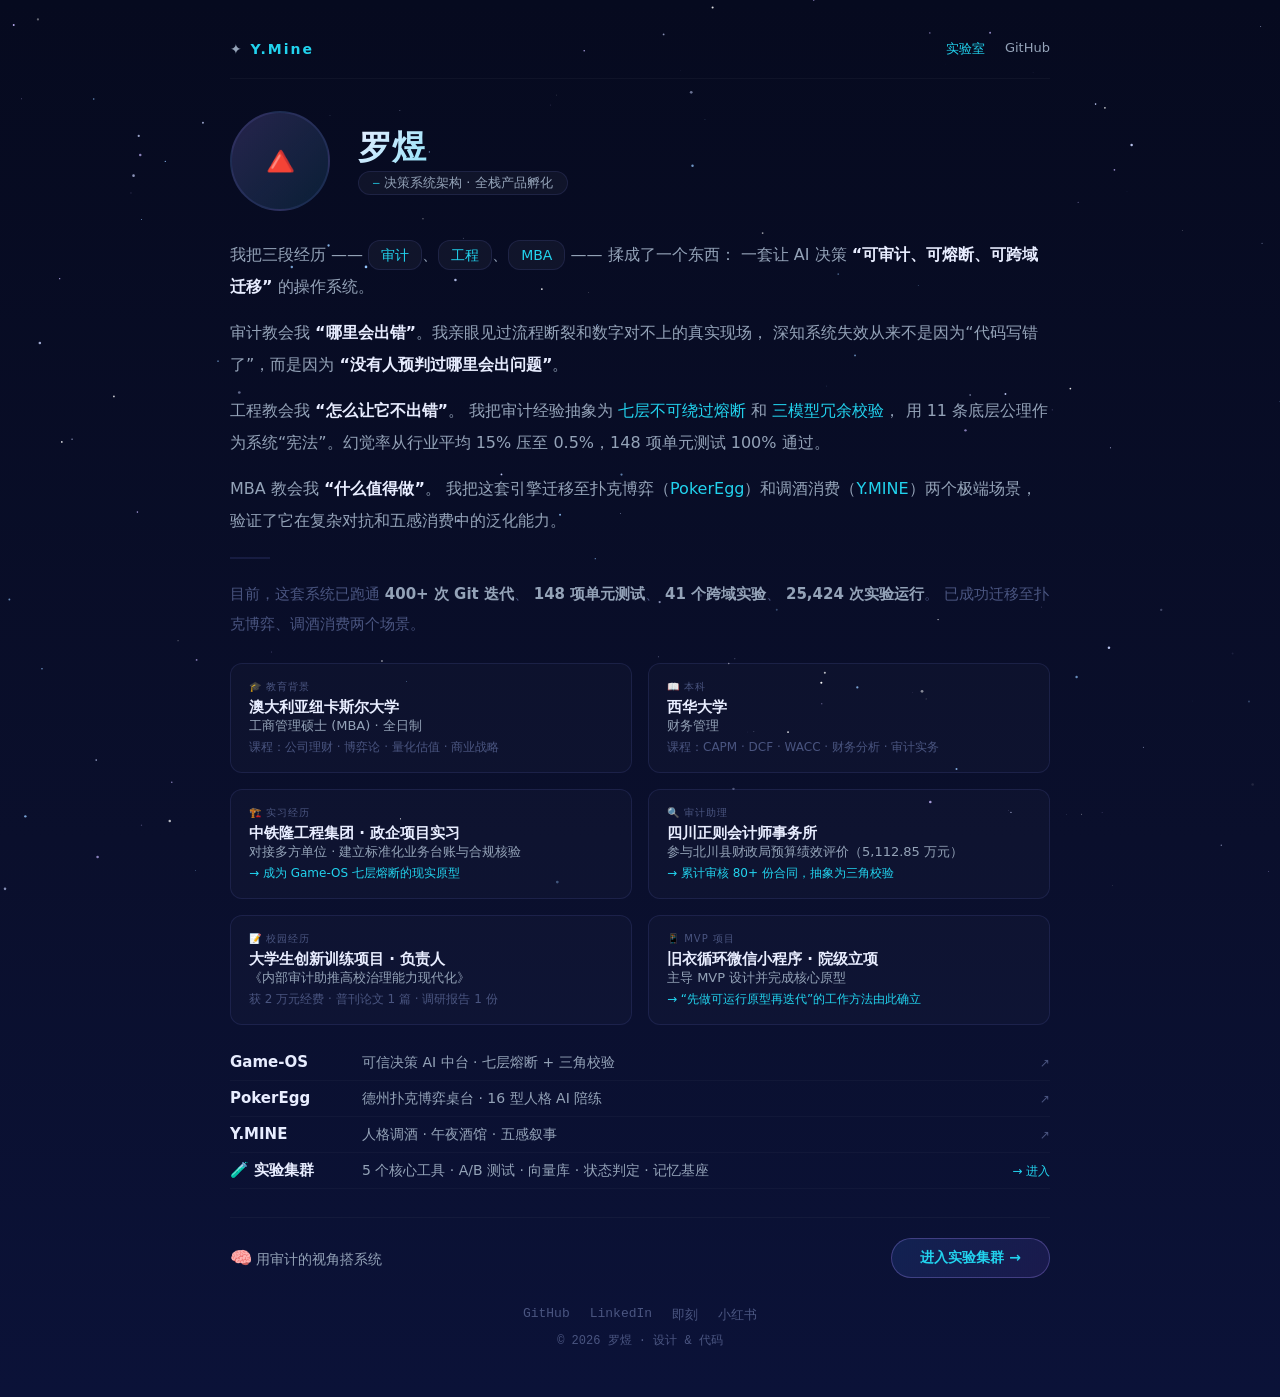
==== index.html @ b2fdf6f8 "Create index.html" ====
<!DOCTYPE html>
<html lang="zh-CN">
<head>
    <meta charset="UTF-8" />
    <meta name="viewport" content="width=device-width, initial-scale=1.0" />
    <title>罗煜 · 决策系统架构</title>
    <link rel="icon" href="data:image/svg+xml,<svg xmlns=%22http://www.w3.org/2000/svg%22 viewBox=%220 0 100 100%22><text y=%22.9em%22 font-size=%2290%22>🔺</text></svg>" />
    <style>
        :root {
            --bg-deep: #060a1f;
            --bg-mid: #0a0f2c;
            --border: rgba(129,140,248,0.12);
            --accent-cyan: #22d3ee;
            --accent-purple: #a78bfa;
            --accent-blue: #60a5fa;
            --text-primary: #e8edff;
            --text-sec: #94a3b8;
            --text-dim: #4a5580;
        }
        * { margin: 0; padding: 0; box-sizing: border-box; }
        body {
            font-family: 'Segoe UI', system-ui, -apple-system, sans-serif;
            background: linear-gradient(180deg, var(--bg-deep) 0%, var(--bg-mid) 60%, #0b1238 100%);
            color: var(--text-primary);
            min-height: 100vh;
            padding: 40px 24px;
            display: flex;
            justify-content: center;
        }
        #stars {
            position: fixed;
            inset: 0;
            z-index: 0;
            pointer-events: none;
        }
        .container {
            max-width: 820px;
            width: 100%;
            position: relative;
            z-index: 1;
        }

        /* ===== 导航 ===== */
        .nav {
            display: flex;
            justify-content: space-between;
            align-items: center;
            padding-bottom: 20px;
            margin-bottom: 32px;
            border-bottom: 1px solid rgba(255,255,255,0.04);
        }
        .nav .logo {
            font-size: 14px;
            font-weight: 600;
            color: var(--text-sec);
            letter-spacing: 2px;
        }
        .nav .logo span {
            color: var(--accent-cyan);
        }
        .nav .links {
            display: flex;
            gap: 20px;
            font-size: 13px;
        }
        .nav .links a {
            color: var(--text-sec);
            text-decoration: none;
            transition: color .2s;
        }
        .nav .links a:hover {
            color: var(--text-primary);
        }
        .nav .links a.primary {
            color: var(--accent-cyan);
        }
        .nav .links a.primary:hover {
            color: #67e8f9;
        }

        /* ===== 头像 + 名字 ===== */
        .intro {
            display: flex;
            align-items: center;
            gap: 28px;
            margin-bottom: 28px;
            flex-wrap: wrap;
        }
        .avatar {
            width: 100px;
            height: 100px;
            border-radius: 50%;
            background: linear-gradient(135deg, rgba(167,139,250,0.2), rgba(34,211,238,0.1));
            border: 2px solid var(--border);
            display: flex;
            align-items: center;
            justify-content: center;
            font-size: 44px;
            flex-shrink: 0;
            color: var(--accent-cyan);
            user-select: none;
            overflow: hidden;
        }
        .avatar img {
            width: 100%;
            height: 100%;
            object-fit: cover;
            display: block;
        }
        .intro-text h1 {
            font-size: 34px;
            font-weight: 700;
            line-height: 1.2;
            background: linear-gradient(135deg, var(--text-primary), var(--accent-cyan));
            -webkit-background-clip: text;
            -webkit-text-fill-color: transparent;
            background-clip: text;
        }
        .intro-text .badge {
            display: inline-block;
            font-size: 13px;
            font-weight: 500;
            color: var(--text-sec);
            margin-top: 4px;
            background: rgba(255,255,255,0.04);
            padding: 2px 14px;
            border-radius: 20px;
            border: 1px solid var(--border);
        }
        .intro-text .badge i {
            color: var(--accent-cyan);
            font-style: normal;
        }

        /* ===== 正文 ===== */
        .content {
            font-size: 16px;
            line-height: 2;
            color: var(--text-sec);
            margin-bottom: 24px;
        }
        .content p {
            margin-bottom: 14px;
        }
        .content strong {
            color: var(--text-primary);
            font-weight: 600;
        }
        .content .highlight {
            color: var(--accent-cyan);
            font-weight: 500;
        }
        .content .pill {
            display: inline-block;
            background: rgba(255,255,255,0.04);
            border: 1px solid var(--border);
            padding: 0 12px;
            border-radius: 12px;
            font-weight: 500;
            color: var(--accent-cyan);
            font-size: 14px;
        }
        .content .divider {
            display: block;
            width: 40px;
            height: 2px;
            background: var(--border);
            margin: 20px 0;
        }

        /* ===== 信息网格（教育/经历） ===== */
        .info-grid {
            display: grid;
            grid-template-columns: 1fr 1fr;
            gap: 16px;
            margin: 16px 0 20px;
        }
        @media (max-width: 600px) {
            .info-grid {
                grid-template-columns: 1fr;
            }
        }
        .info-card {
            background: rgba(255,255,255,0.02);
            border: 1px solid var(--border);
            border-radius: 12px;
            padding: 16px 18px;
        }
        .info-card .ic-label {
            font-size: 10px;
            color: var(--text-dim);
            text-transform: uppercase;
            letter-spacing: 1px;
            margin-bottom: 4px;
        }
        .info-card .ic-title {
            font-size: 15px;
            font-weight: 600;
            color: var(--text-primary);
        }
        .info-card .ic-sub {
            font-size: 13px;
            color: var(--text-sec);
        }
        .info-card .ic-year {
            font-size: 12px;
            color: var(--text-dim);
            margin-top: 4px;
        }

        /* ===== 项目列表 ===== */
        .project-list {
            margin: 16px 0 20px;
        }
        .project-item {
            display: flex;
            align-items: baseline;
            gap: 12px;
            padding: 8px 0;
            border-bottom: 1px solid rgba(255,255,255,0.03);
        }
        .project-item .name {
            font-weight: 600;
            color: var(--text-primary);
            font-size: 15px;
            min-width: 120px;
        }
        .project-item .desc {
            font-size: 14px;
            color: var(--text-sec);
        }
        .project-item .link {
            margin-left: auto;
            font-size: 12px;
            color: var(--text-dim);
            text-decoration: none;
            transition: color .2s;
        }
        .project-item .link:hover {
            color: var(--accent-cyan);
        }

        /* ===== 底部 ===== */
        .outro {
            margin-top: 28px;
            padding-top: 20px;
            border-top: 1px solid rgba(255,255,255,0.04);
            display: flex;
            flex-wrap: wrap;
            justify-content: space-between;
            align-items: center;
            gap: 16px;
        }
        .outro .left {
            font-size: 14px;
            color: var(--text-sec);
        }
        .outro .left .emoji {
            font-size: 18px;
        }
        .btn-lab {
            display: inline-block;
            padding: 10px 28px;
            background: linear-gradient(135deg, rgba(59,130,246,0.15), rgba(139,92,246,0.12));
            border: 1px solid rgba(167,139,250,0.3);
            border-radius: 30px;
            color: var(--accent-cyan);
            font-size: 14px;
            font-weight: 600;
            text-decoration: none;
            transition: all .25s;
        }
        .btn-lab:hover {
            background: linear-gradient(135deg, rgba(59,130,246,0.25), rgba(139,92,246,0.2));
            border-color: rgba(167,139,250,0.5);
            transform: translateY(-2px);
        }
        .btn-lab .arrow {
            display: inline-block;
            transition: transform .25s;
        }
        .btn-lab:hover .arrow {
            transform: translateX(4px);
        }

        .footer {
            text-align: center;
            padding: 28px 0 8px;
            font-size: 12px;
            color: var(--text-dim);
            font-family: 'SF Mono', monospace;
        }
        .footer a {
            color: var(--text-dim);
            text-decoration: none;
        }
        .footer a:hover {
            color: var(--text-sec);
        }
        .footer .social {
            display: flex;
            justify-content: center;
            gap: 20px;
            margin-bottom: 8px;
        }
        .footer .social a {
            font-size: 13px;
            color: var(--text-dim);
            text-decoration: none;
        }
        .footer .social a:hover {
            color: var(--text-primary);
        }

        @media (max-width: 600px) {
            .intro {
                flex-direction: column;
                align-items: center;
                text-align: center;
            }
            .project-item {
                flex-wrap: wrap;
            }
            .project-item .link {
                margin-left: 0;
            }
            .outro {
                flex-direction: column;
                text-align: center;
            }
            body { padding: 24px 16px; }
        }
    </style>
</head>
<body>
<canvas id="stars"></canvas>

<div class="container">

    <!-- ===== 导航 ===== -->
    <div class="nav">
        <div class="logo">✦ <span>Y.Mine</span></div>
        <div class="links">
            <a href="hub.html" class="primary">实验室</a>
            <a href="https://github.com/HelloMInd-star/ymine" target="_blank">GitHub</a>
        </div>
    </div>

    <!-- ===== 头像 + 名字 ===== -->
    <div class="intro">
        <div class="avatar" id="avatarPlaceholder">
            🔺
        </div>
        <div class="intro-text">
            <h1>罗煜</h1>
            <div class="badge"><i>⎯</i> 决策系统架构 · 全栈产品孵化</div>
        </div>
    </div>

    <!-- ===== 正文 ===== -->
    <div class="content">
        <p>
            我把三段经历 —— <span class="pill">审计</span>、<span class="pill">工程</span>、<span class="pill">MBA</span> —— 揉成了一个东西：
            一套让 AI 决策 <strong>“可审计、可熔断、可跨域迁移”</strong> 的操作系统。
        </p>
        <p>
            审计教会我 <strong>“哪里会出错”</strong>。我亲眼见过流程断裂和数字对不上的真实现场，
            深知系统失效从来不是因为“代码写错了”，而是因为 <strong>“没有人预判过哪里会出问题”</strong>。
        </p>
        <p>
            工程教会我 <strong>“怎么让它不出错”</strong>。
            我把审计经验抽象为 <span class="highlight">七层不可绕过熔断</span> 和 <span class="highlight">三模型冗余校验</span>，
            用 11 条底层公理作为系统“宪法”。幻觉率从行业平均 15% 压至 0.5%，148 项单元测试 100% 通过。
        </p>
        <p>
            MBA 教会我 <strong>“什么值得做”</strong>。
            我把这套引擎迁移至扑克博弈（<span class="highlight">PokerEgg</span>）和调酒消费（<span class="highlight">Y.MINE</span>）两个极端场景，
            验证了它在复杂对抗和五感消费中的泛化能力。
        </p>

        <span class="divider"></span>

        <p style="font-size:15px; color: var(--text-dim);">
            目前，这套系统已跑通 <strong style="color:var(--text-sec);">400+ 次 Git 迭代</strong>、
            <strong style="color:var(--text-sec);">148 项单元测试</strong>、
            <strong style="color:var(--text-sec);">41 个跨域实验</strong>、
            <strong style="color:var(--text-sec);">25,424 次实验运行</strong>。
            已成功迁移至扑克博弈、调酒消费两个场景。
        </p>
    </div>

    <!-- ===== 教育 + 经历 ===== -->
    <div class="info-grid">
        <div class="info-card">
            <div class="ic-label">🎓 教育背景</div>
            <div class="ic-title">澳大利亚纽卡斯尔大学</div>
            <div class="ic-sub">工商管理硕士 (MBA) · 全日制</div>
            <div class="ic-year">课程：公司理财 · 博弈论 · 量化估值 · 商业战略</div>
        </div>
        <div class="info-card">
            <div class="ic-label">📖 本科</div>
            <div class="ic-title">西华大学</div>
            <div class="ic-sub">财务管理</div>
            <div class="ic-year">课程：CAPM · DCF · WACC · 财务分析 · 审计实务</div>
        </div>
        <div class="info-card">
            <div class="ic-label">🏗️ 实习经历</div>
            <div class="ic-title">中铁隆工程集团 · 政企项目实习</div>
            <div class="ic-sub">对接多方单位 · 建立标准化业务台账与合规核验</div>
            <div class="ic-year" style="color:var(--accent-cyan);">→ 成为 Game-OS 七层熔断的现实原型</div>
        </div>
        <div class="info-card">
            <div class="ic-label">🔍 审计助理</div>
            <div class="ic-title">四川正则会计师事务所</div>
            <div class="ic-sub">参与北川县财政局预算绩效评价（5,112.85 万元）</div>
            <div class="ic-year" style="color:var(--accent-cyan);">→ 累计审核 80+ 份合同，抽象为三角校验</div>
        </div>
        <div class="info-card">
            <div class="ic-label">📝 校园经历</div>
            <div class="ic-title">大学生创新训练项目 · 负责人</div>
            <div class="ic-sub">《内部审计助推高校治理能力现代化》</div>
            <div class="ic-year">获 2 万元经费 · 普刊论文 1 篇 · 调研报告 1 份</div>
        </div>
        <div class="info-card">
            <div class="ic-label">📱 MVP 项目</div>
            <div class="ic-title">旧衣循环微信小程序 · 院级立项</div>
            <div class="ic-sub">主导 MVP 设计并完成核心原型</div>
            <div class="ic-year" style="color:var(--accent-cyan);">→ “先做可运行原型再迭代”的工作方法由此确立</div>
        </div>
    </div>

    <!-- ===== 项目列表 ===== -->
    <div class="project-list">
        <div class="project-item">
            <span class="name">Game-OS</span>
            <span class="desc">可信决策 AI 中台 · 七层熔断 + 三角校验</span>
            <a href="https://hellomind-star.github.io/ymine/" target="_blank" class="link">↗</a>
        </div>
        <div class="project-item">
            <span class="name">PokerEgg</span>
            <span class="desc">德州扑克博弈桌台 · 16 型人格 AI 陪练</span>
            <a href="https://hellomind-star.github.io/poker-egg-fullstack/" target="_blank" class="link">↗</a>
        </div>
        <div class="project-item">
            <span class="name">Y.MINE</span>
            <span class="desc">人格调酒 · 午夜酒馆 · 五感叙事</span>
            <a href="https://hellomind-star.github.io/ymine-demos/" target="_blank" class="link">↗</a>
        </div>
        <div class="project-item">
            <span class="name">🧪 实验集群</span>
            <span class="desc">5 个核心工具 · A/B 测试 · 向量库 · 状态判定 · 记忆基座</span>
            <a href="hub.html" class="link" style="color:var(--accent-cyan);">→ 进入</a>
        </div>
    </div>

    <!-- ===== 底部 ===== -->
    <div class="outro">
        <div class="left">
            <span class="emoji">🧠</span> 用审计的视角搭系统
        </div>
        <a href="hub.html" class="btn-lab">
            进入实验集群 <span class="arrow">→</span>
        </a>
    </div>

    <div class="footer">
        <div class="social">
            <a href="https://github.com/HelloMInd-star/ymine" target="_blank">GitHub</a>
            <a href="#" style="color:var(--text-dim);">LinkedIn</a>
            <a href="#" style="color:var(--text-dim);">即刻</a>
            <a href="#" style="color:var(--text-dim);">小红书</a>
        </div>
        <div>© 2026 罗煜 · 设计 & 代码</div>
    </div>

</div>

<script>
    // ===== 星空背景 =====
    (function() {
        const c = document.getElementById('stars');
        const x = c.getContext('2d');
        function resize() {
            c.width = window.innerWidth;
            c.height = window.innerHeight;
        }
        resize();
        window.addEventListener('resize', resize);

        const stars = Array.from({ length: 140 }, () => ({
            x: Math.random() * c.width,
            y: Math.random() * c.height,
            r: Math.random() * 1.2 + 0.2,
            a: Math.random(),
            s: Math.random() * 0.02 + 0.005,
            c: ['#ffffff', '#c7d2fe', '#93c5fd', '#c4b5fd'][Math.floor(Math.random() * 4)]
        }));

        function draw() {
            x.clearRect(0, 0, c.width, c.height);
            stars.forEach(s => {
                s.a += s.s;
                if (s.a > 1 || s.a < 0) s.s = -s.s;
                x.globalAlpha = Math.max(0.1, s.a);
                x.fillStyle = s.c;
                x.beginPath();
                x.arc(s.x, s.y, s.r, 0, Math.PI * 2);
                x.fill();
            });
            requestAnimationFrame(draw);
        }
        draw();
    })();

    // ===== 头像占位切换（传图片后把注释去掉，改成你的路径） =====
    // 等你上传图片后，把下面这行注释取消，并把路径改成你的图片地址
    // document.getElementById('avatarPlaceholder').innerHTML = '<img src="assets/images/avatar.jpg" alt="罗煜" />';
</script>
</body>
</html>
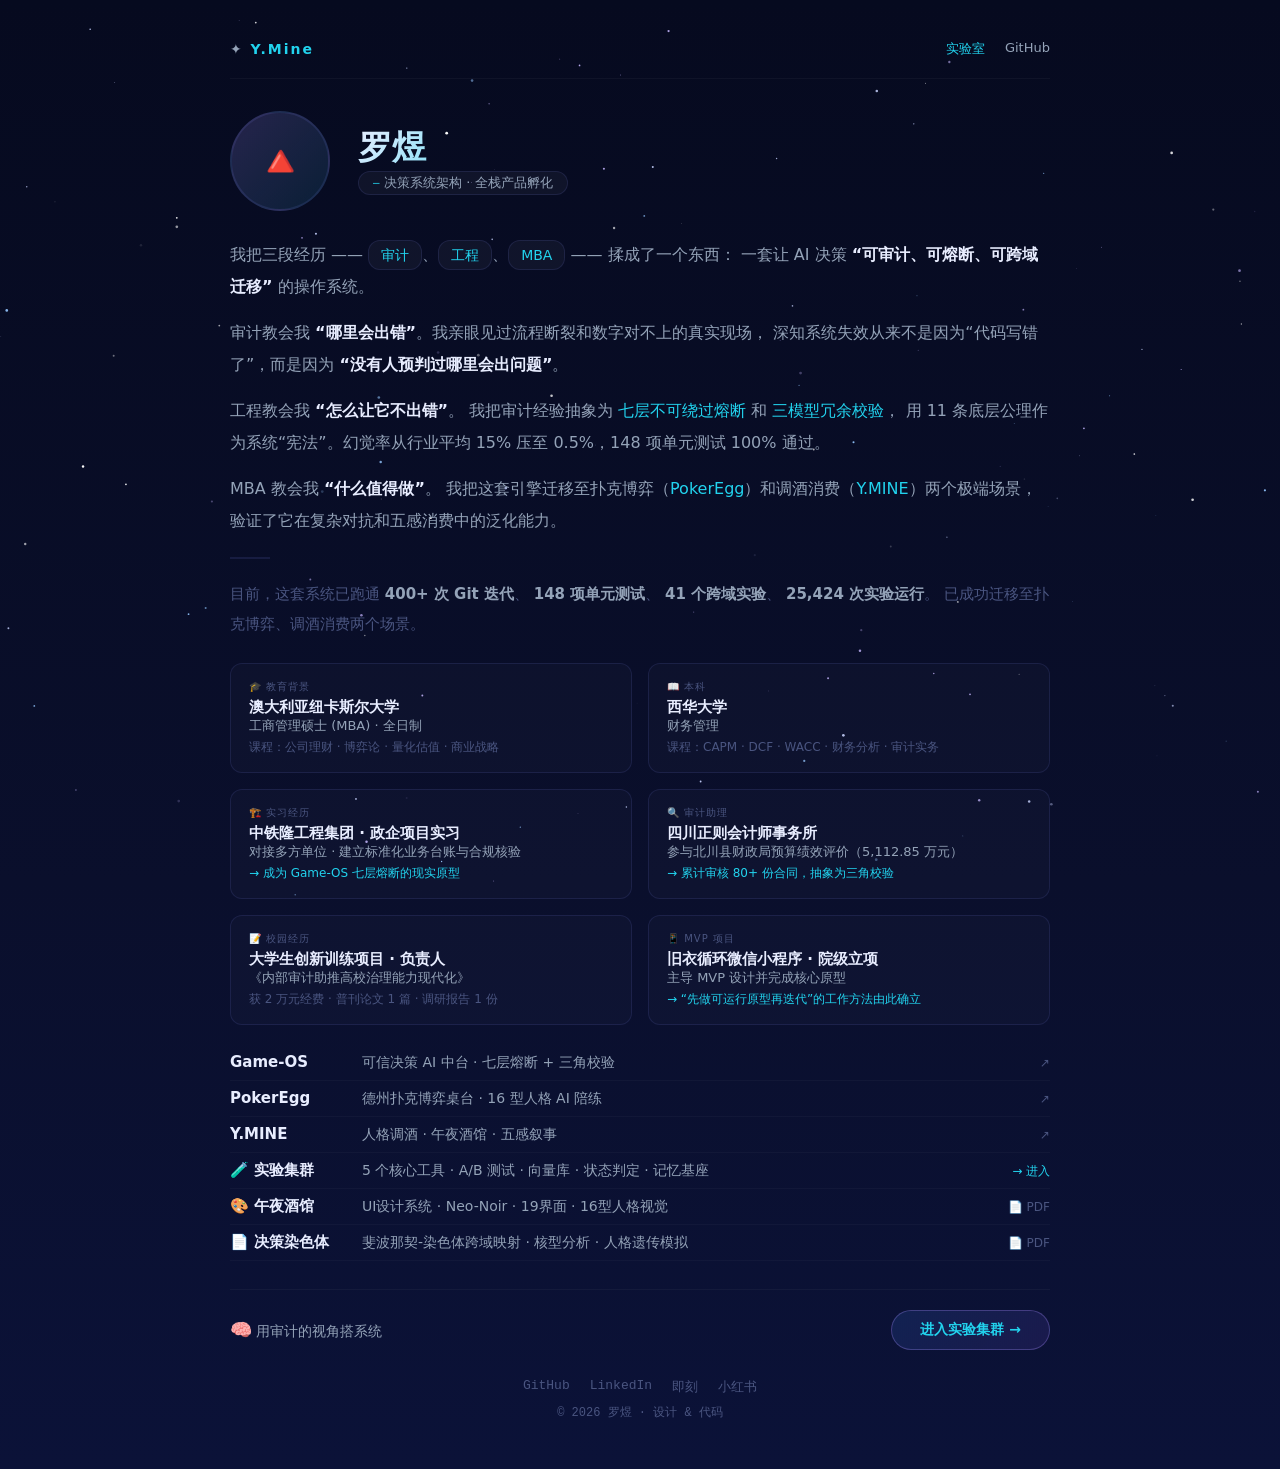
==== commit d109bc2c: "Update index.html" ====
--- a/index.html
+++ b/index.html
@@ -451,6 +451,18 @@
             <span class="desc">5 个核心工具 · A/B 测试 · 向量库 · 状态判定 · 记忆基座</span>
             <a href="hub.html" class="link" style="color:var(--accent-cyan);">→ 进入</a>
         </div>
+        <!-- ★★★ 新增：午夜酒馆 · UI设计作品集 ★★★ -->
+        <div class="project-item">
+            <span class="name">🎨 午夜酒馆</span>
+            <span class="desc">UI设计系统 · Neo-Noir · 19界面 · 16型人格视觉</span>
+            <a href="Midnight-Tavern-Portfolio.pdf" target="_blank" class="link">📄 PDF</a>
+        </div>
+        <!-- ★★★ 新增：决策染色体 · 论文 ★★★ -->
+        <div class="project-item">
+            <span class="name">📄 决策染色体</span>
+            <span class="desc">斐波那契-染色体跨域映射 · 核型分析 · 人格遗传模拟</span>
+            <a href="Fibonacci-Chromosome_Isomorphism.pdf" target="_blank" class="link">📄 PDF</a>
+        </div>
     </div>
 
     <!-- ===== 底部 ===== -->
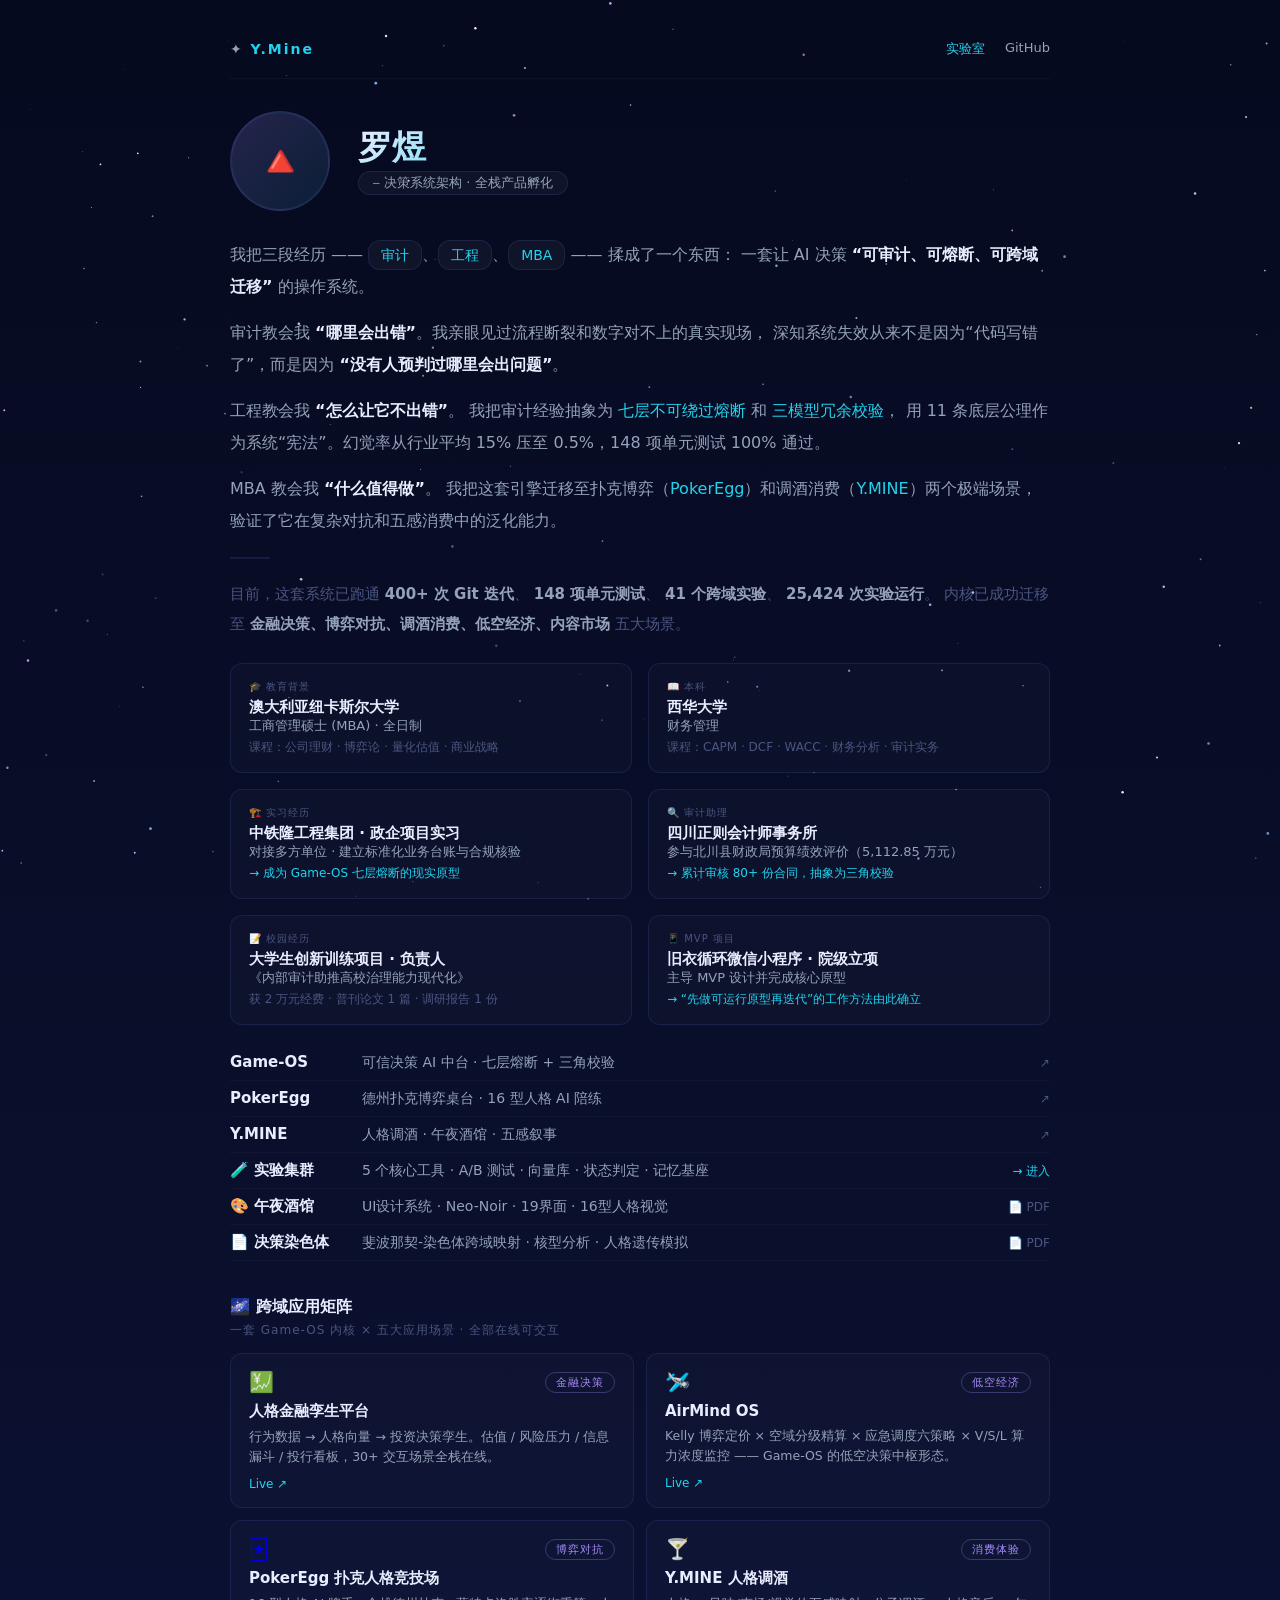
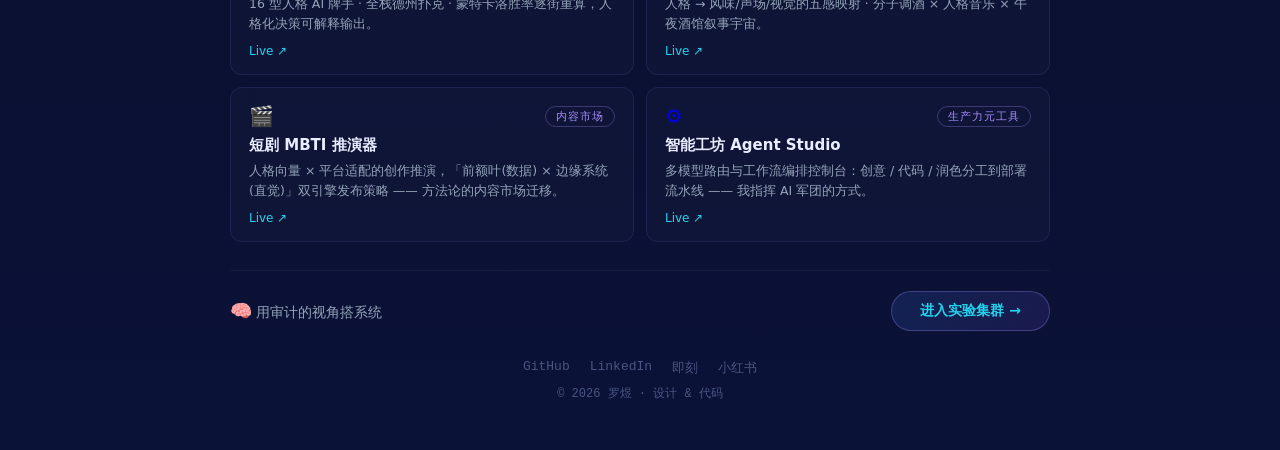
==== commit 0f8423f3: "feat: cross-domain app matrix (5 domains, 6 live apps) + update migration stats" ====
--- a/index.html
+++ b/index.html
@@ -311,6 +311,56 @@
         .footer .social a:hover {
             color: var(--text-primary);
         }
+
+        /* ===== 跨域应用矩阵 ===== */
+        .section-head {
+            margin: 36px 0 6px;
+            font-size: 16px;
+            font-weight: 600;
+            color: var(--text-primary);
+        }
+        .section-head span {
+            display: block;
+            font-size: 12px;
+            font-weight: 400;
+            color: var(--text-dim);
+            margin-top: 4px;
+            letter-spacing: 1px;
+        }
+        .matrix-grid {
+            display: grid;
+            grid-template-columns: repeat(2, 1fr);
+            gap: 12px;
+            margin: 14px 0 8px;
+        }
+        .matrix-card {
+            display: block;
+            padding: 16px 18px;
+            border: 1px solid var(--border);
+            border-radius: 12px;
+            background: rgba(255,255,255,0.02);
+            text-decoration: none;
+            transition: all .2s;
+        }
+        .matrix-card:hover {
+            border-color: rgba(167,139,250,0.45);
+            background: rgba(139,92,246,0.06);
+            transform: translateY(-2px);
+        }
+        .matrix-card .mc-head { display: flex; justify-content: space-between; align-items: center; margin-bottom: 8px; }
+        .matrix-card .mc-emoji { font-size: 20px; }
+        .matrix-card .mc-domain {
+            font-size: 11px;
+            color: var(--accent-purple);
+            border: 1px solid rgba(167,139,250,0.3);
+            border-radius: 999px;
+            padding: 2px 10px;
+            letter-spacing: 1px;
+        }
+        .matrix-card .mc-name { font-size: 15px; font-weight: 600; color: var(--text-primary); margin-bottom: 6px; }
+        .matrix-card .mc-desc { font-size: 12.5px; line-height: 1.6; color: var(--text-sec); }
+        .matrix-card .mc-live { margin-top: 10px; font-size: 12px; color: var(--accent-cyan); }
+        @media (max-width: 600px) { .matrix-grid { grid-template-columns: 1fr; } }
 
         @media (max-width: 600px) {
             .intro {
@@ -385,7 +435,7 @@
             <strong style="color:var(--text-sec);">148 项单元测试</strong>、
             <strong style="color:var(--text-sec);">41 个跨域实验</strong>、
             <strong style="color:var(--text-sec);">25,424 次实验运行</strong>。
-            已成功迁移至扑克博弈、调酒消费两个场景。
+            内核已成功迁移至 <strong style="color:var(--text-sec);">金融决策、博弈对抗、调酒消费、低空经济、内容市场</strong> 五大场景。
         </p>
     </div>
 
@@ -463,6 +513,47 @@
             <span class="desc">斐波那契-染色体跨域映射 · 核型分析 · 人格遗传模拟</span>
             <a href="Fibonacci-Chromosome_Isomorphism.pdf" target="_blank" class="link">📄 PDF</a>
         </div>
+    </div>
+
+    <!-- ===== 跨域应用矩阵 ===== -->
+    <div class="section-head">🌌 跨域应用矩阵 <span>一套 Game-OS 内核 × 五大应用场景 · 全部在线可交互</span></div>
+    <div class="matrix-grid">
+        <a class="matrix-card" href="https://hellomind-star.github.io/finance-personality/" target="_blank">
+            <div class="mc-head"><span class="mc-emoji">💹</span><span class="mc-domain">金融决策</span></div>
+            <div class="mc-name">人格金融孪生平台</div>
+            <div class="mc-desc">行为数据 → 人格向量 → 投资决策孪生。估值 / 风险压力 / 信息漏斗 / 投行看板，30+ 交互场景全栈在线。</div>
+            <div class="mc-live">Live ↗</div>
+        </a>
+        <a class="matrix-card" href="https://hellomind-star.github.io/airmind-os/" target="_blank">
+            <div class="mc-head"><span class="mc-emoji">🛩️</span><span class="mc-domain">低空经济</span></div>
+            <div class="mc-name">AirMind OS</div>
+            <div class="mc-desc">Kelly 博弈定价 × 空域分级精算 × 应急调度六策略 × V/S/L 算力浓度监控 —— Game-OS 的低空决策中枢形态。</div>
+            <div class="mc-live">Live ↗</div>
+        </a>
+        <a class="matrix-card" href="https://hellomind-star.github.io/poker-egg-fullstack/" target="_blank">
+            <div class="mc-head"><span class="mc-emoji">🃏</span><span class="mc-domain">博弈对抗</span></div>
+            <div class="mc-name">PokerEgg 扑克人格竞技场</div>
+            <div class="mc-desc">16 型人格 AI 牌手 · 全栈德州扑克 · 蒙特卡洛胜率逐街重算，人格化决策可解释输出。</div>
+            <div class="mc-live">Live ↗</div>
+        </a>
+        <a class="matrix-card" href="https://hellomind-star.github.io/ymine-demos/" target="_blank">
+            <div class="mc-head"><span class="mc-emoji">🍸</span><span class="mc-domain">消费体验</span></div>
+            <div class="mc-name">Y.MINE 人格调酒</div>
+            <div class="mc-desc">人格 → 风味/声场/视觉的五感映射 · 分子调酒 × 人格音乐 × 午夜酒馆叙事宇宙。</div>
+            <div class="mc-live">Live ↗</div>
+        </a>
+        <a class="matrix-card" href="https://hellomind-star.github.io/short-drama-mbti/" target="_blank">
+            <div class="mc-head"><span class="mc-emoji">🎬</span><span class="mc-domain">内容市场</span></div>
+            <div class="mc-name">短剧 MBTI 推演器</div>
+            <div class="mc-desc">人格向量 × 平台适配的创作推演，「前额叶(数据) × 边缘系统(直觉)」双引擎发布策略 —— 方法论的内容市场迁移。</div>
+            <div class="mc-live">Live ↗</div>
+        </a>
+        <a class="matrix-card" href="https://hellomind-star.github.io/agent-studio-board/" target="_blank">
+            <div class="mc-head"><span class="mc-emoji">⚙️</span><span class="mc-domain">生产力元工具</span></div>
+            <div class="mc-name">智能工坊 Agent Studio</div>
+            <div class="mc-desc">多模型路由与工作流编排控制台：创意 / 代码 / 润色分工到部署流水线 —— 我指挥 AI 军团的方式。</div>
+            <div class="mc-live">Live ↗</div>
+        </a>
     </div>
 
     <!-- ===== 底部 ===== -->
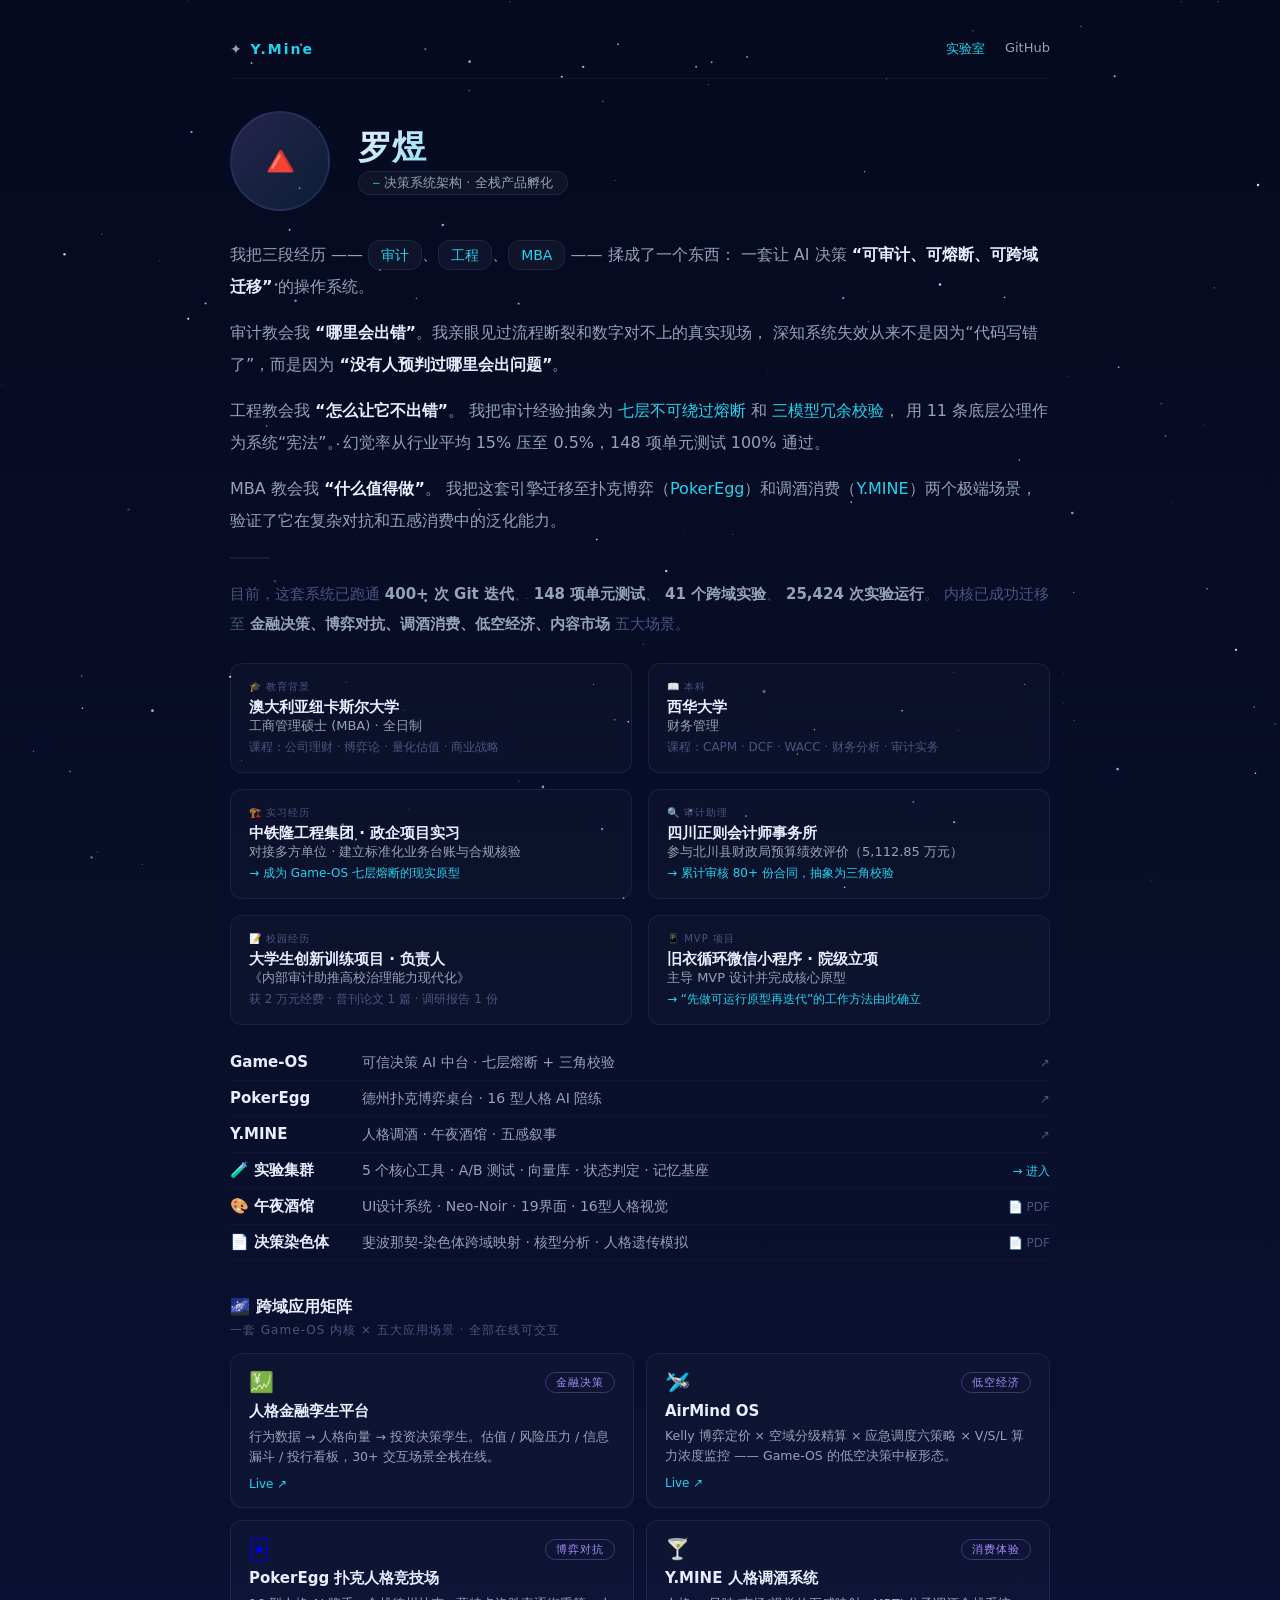
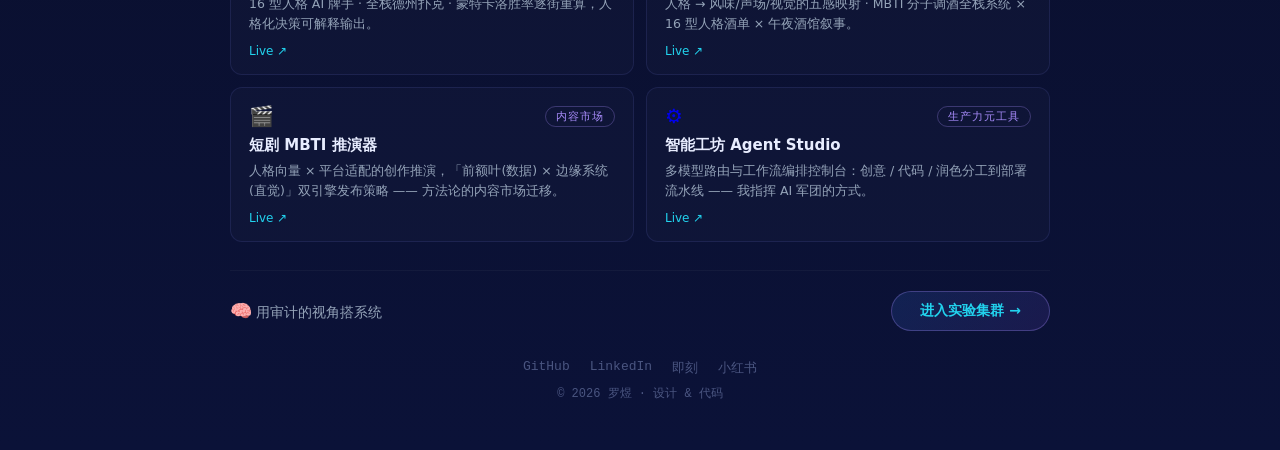
==== commit a88035e3: "fix: wine matrix card -> personality-wine-mixing" ====
--- a/index.html
+++ b/index.html
@@ -536,10 +536,10 @@
             <div class="mc-desc">16 型人格 AI 牌手 · 全栈德州扑克 · 蒙特卡洛胜率逐街重算，人格化决策可解释输出。</div>
             <div class="mc-live">Live ↗</div>
         </a>
-        <a class="matrix-card" href="https://hellomind-star.github.io/ymine-demos/" target="_blank">
+        <a class="matrix-card" href="https://hellomind-star.github.io/personality-wine-mixing/" target="_blank">
             <div class="mc-head"><span class="mc-emoji">🍸</span><span class="mc-domain">消费体验</span></div>
-            <div class="mc-name">Y.MINE 人格调酒</div>
-            <div class="mc-desc">人格 → 风味/声场/视觉的五感映射 · 分子调酒 × 人格音乐 × 午夜酒馆叙事宇宙。</div>
+            <div class="mc-name">Y.MINE 人格调酒系统</div>
+            <div class="mc-desc">人格 → 风味/声场/视觉的五感映射 · MBTI 分子调酒全栈系统 × 16 型人格酒单 × 午夜酒馆叙事。</div>
             <div class="mc-live">Live ↗</div>
         </a>
         <a class="matrix-card" href="https://hellomind-star.github.io/short-drama-mbti/" target="_blank">
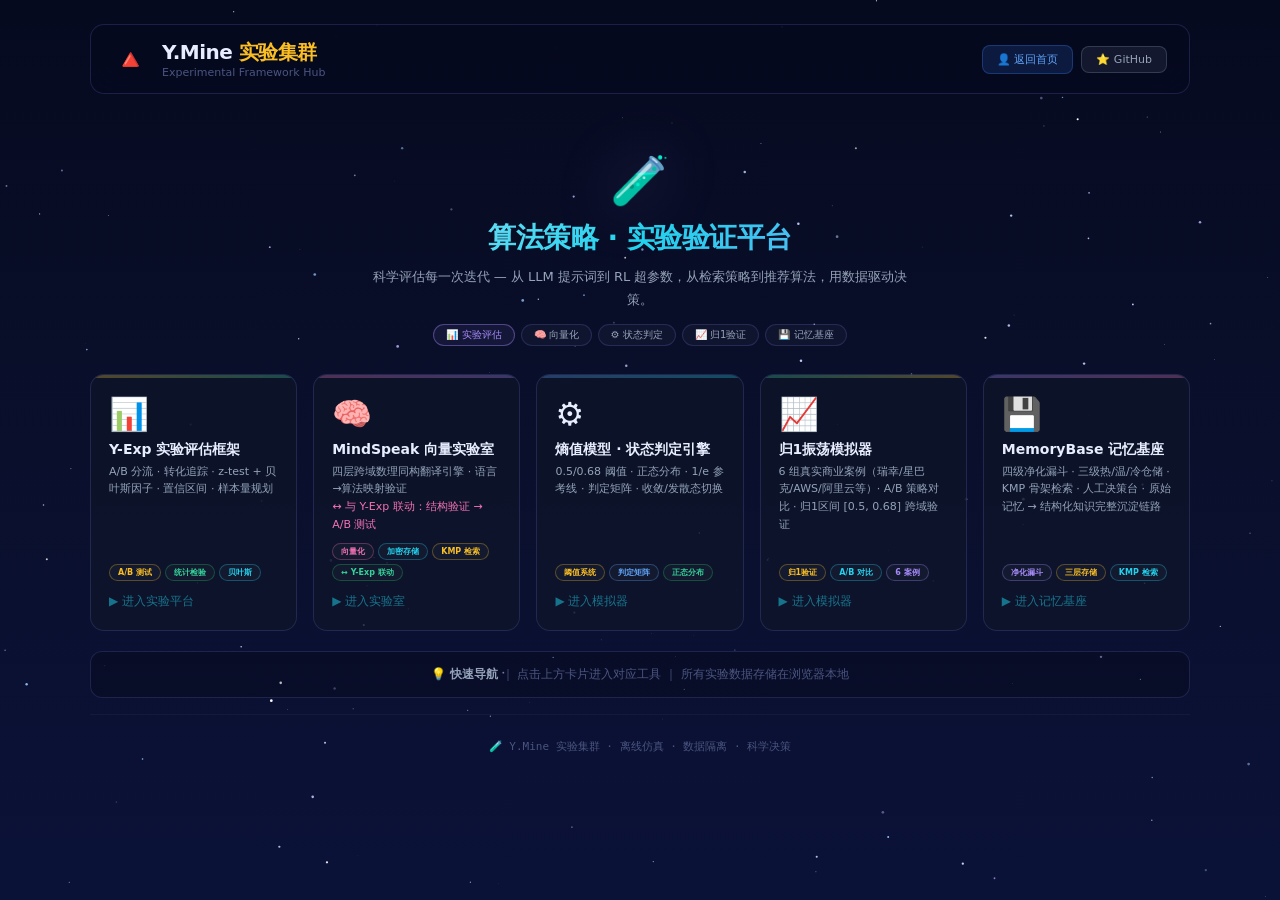
==== commit b52627e9: "refactor: extract resume page to Profile repo; landing now serves experiment hub" ====
--- a/index.html
+++ b/index.html
@@ -3,16 +3,21 @@
 <head>
     <meta charset="UTF-8" />
     <meta name="viewport" content="width=device-width, initial-scale=1.0" />
-    <title>罗煜 · 决策系统架构</title>
+    <title>Y.Mine · 实验集群总控台</title>
     <link rel="icon" href="data:image/svg+xml,<svg xmlns=%22http://www.w3.org/2000/svg%22 viewBox=%220 0 100 100%22><text y=%22.9em%22 font-size=%2290%22>🔺</text></svg>" />
     <style>
         :root {
             --bg-deep: #060a1f;
             --bg-mid: #0a0f2c;
-            --border: rgba(129,140,248,0.12);
+            --panel: rgba(14,20,42,0.85);
+            --border: rgba(129,140,248,0.18);
+            --accent-blue: #60a5fa;
             --accent-cyan: #22d3ee;
             --accent-purple: #a78bfa;
-            --accent-blue: #60a5fa;
+            --accent-green: #34d399;
+            --accent-amber: #fbbf24;
+            --accent-red: #f87171;
+            --accent-pink: #f472b6;
             --text-primary: #e8edff;
             --text-sec: #94a3b8;
             --text-dim: #4a5580;
@@ -20,12 +25,10 @@
         * { margin: 0; padding: 0; box-sizing: border-box; }
         body {
             font-family: 'Segoe UI', system-ui, -apple-system, sans-serif;
-            background: linear-gradient(180deg, var(--bg-deep) 0%, var(--bg-mid) 60%, #0b1238 100%);
+            background: linear-gradient(180deg, var(--bg-deep) 0%, var(--bg-mid) 50%, #0b1238 100%);
             color: var(--text-primary);
             min-height: 100vh;
-            padding: 40px 24px;
-            display: flex;
-            justify-content: center;
+            padding: 24px;
         }
         #stars {
             position: fixed;
@@ -34,351 +37,285 @@
             pointer-events: none;
         }
         .container {
-            max-width: 820px;
-            width: 100%;
+            max-width: 1100px;
+            margin: 0 auto;
             position: relative;
             z-index: 1;
         }
 
-        /* ===== 导航 ===== */
-        .nav {
-            display: flex;
+        .topbar {
+            display: flex;
+            align-items: center;
             justify-content: space-between;
-            align-items: center;
-            padding-bottom: 20px;
-            margin-bottom: 32px;
-            border-bottom: 1px solid rgba(255,255,255,0.04);
-        }
-        .nav .logo {
-            font-size: 14px;
-            font-weight: 600;
-            color: var(--text-sec);
-            letter-spacing: 2px;
-        }
-        .nav .logo span {
-            color: var(--accent-cyan);
-        }
-        .nav .links {
-            display: flex;
-            gap: 20px;
-            font-size: 13px;
-        }
-        .nav .links a {
-            color: var(--text-sec);
-            text-decoration: none;
-            transition: color .2s;
-        }
-        .nav .links a:hover {
-            color: var(--text-primary);
-        }
-        .nav .links a.primary {
-            color: var(--accent-cyan);
-        }
-        .nav .links a.primary:hover {
-            color: #67e8f9;
-        }
-
-        /* ===== 头像 + 名字 ===== */
-        .intro {
-            display: flex;
-            align-items: center;
-            gap: 28px;
+            padding: 14px 22px;
+            background: rgba(6,10,31,0.85);
+            backdrop-filter: blur(16px);
+            border: 1px solid var(--border);
+            border-radius: 14px;
             margin-bottom: 28px;
             flex-wrap: wrap;
-        }
-        .avatar {
-            width: 100px;
-            height: 100px;
-            border-radius: 50%;
-            background: linear-gradient(135deg, rgba(167,139,250,0.2), rgba(34,211,238,0.1));
-            border: 2px solid var(--border);
+            gap: 12px;
+        }
+        .topbar-left {
             display: flex;
             align-items: center;
-            justify-content: center;
-            font-size: 44px;
-            flex-shrink: 0;
-            color: var(--accent-cyan);
-            user-select: none;
-            overflow: hidden;
-        }
-        .avatar img {
-            width: 100%;
-            height: 100%;
-            object-fit: cover;
-            display: block;
-        }
-        .intro-text h1 {
-            font-size: 34px;
-            font-weight: 700;
-            line-height: 1.2;
-            background: linear-gradient(135deg, var(--text-primary), var(--accent-cyan));
+            gap: 14px;
+        }
+        .topbar-left .logo {
+            font-size: 28px;
+        }
+        .topbar-left .brand {
+            font-size: 20px;
+            font-weight: 800;
+            color: var(--text-primary);
+            letter-spacing: -0.5px;
+        }
+        .topbar-left .brand .hl {
+            color: var(--accent-amber);
+        }
+        .topbar-left .sub {
+            font-size: 11px;
+            color: var(--text-dim);
+            font-weight: 400;
+        }
+        .topbar-right {
+            display: flex;
+            gap: 8px;
+            align-items: center;
+            flex-wrap: wrap;
+        }
+        .btn-top {
+            background: rgba(100,116,139,0.15);
+            border: 1px solid rgba(148,163,184,0.25);
+            color: var(--text-sec);
+            padding: 6px 14px;
+            border-radius: 8px;
+            font-size: 11px;
+            cursor: pointer;
+            text-decoration: none;
+            transition: all .2s;
+            font-family: inherit;
+            display: inline-flex;
+            align-items: center;
+            gap: 5px;
+        }
+        .btn-top:hover {
+            background: rgba(100,116,139,0.3);
+            color: #fff;
+        }
+        .btn-top.primary {
+            background: rgba(59,130,246,0.15);
+            border-color: rgba(59,130,246,0.3);
+            color: var(--accent-blue);
+        }
+        .btn-top.primary:hover {
+            background: rgba(59,130,246,0.25);
+        }
+
+        .hero {
+            text-align: center;
+            padding: 30px 20px 20px;
+            position: relative;
+        }
+        .hero .icon {
+            font-size: 48px;
+            margin-bottom: 10px;
+            filter: drop-shadow(0 0 30px rgba(167,139,250,0.3));
+        }
+        .hero h1 {
+            font-size: 28px;
+            font-weight: 800;
+            background: linear-gradient(135deg, var(--text-primary), var(--accent-cyan), var(--accent-purple));
             -webkit-background-clip: text;
             -webkit-text-fill-color: transparent;
             background-clip: text;
-        }
-        .intro-text .badge {
-            display: inline-block;
+            letter-spacing: -0.5px;
+        }
+        .hero p {
             font-size: 13px;
-            font-weight: 500;
             color: var(--text-sec);
-            margin-top: 4px;
-            background: rgba(255,255,255,0.04);
-            padding: 2px 14px;
+            margin-top: 8px;
+            max-width: 560px;
+            margin-left: auto;
+            margin-right: auto;
+            line-height: 1.8;
+        }
+        .hero .badge-group {
+            margin-top: 12px;
+            display: flex;
+            justify-content: center;
+            gap: 6px;
+            flex-wrap: wrap;
+        }
+        .badge-pill {
+            font-size: 10px;
+            padding: 3px 12px;
             border-radius: 20px;
             border: 1px solid var(--border);
-        }
-        .intro-text .badge i {
-            color: var(--accent-cyan);
-            font-style: normal;
-        }
-
-        /* ===== 正文 ===== */
-        .content {
-            font-size: 16px;
-            line-height: 2;
+            background: rgba(255,255,255,0.03);
             color: var(--text-sec);
-            margin-bottom: 24px;
-        }
-        .content p {
-            margin-bottom: 14px;
-        }
-        .content strong {
-            color: var(--text-primary);
-            font-weight: 600;
-        }
-        .content .highlight {
-            color: var(--accent-cyan);
             font-weight: 500;
         }
-        .content .pill {
-            display: inline-block;
-            background: rgba(255,255,255,0.04);
-            border: 1px solid var(--border);
-            padding: 0 12px;
-            border-radius: 12px;
-            font-weight: 500;
-            color: var(--accent-cyan);
-            font-size: 14px;
-        }
-        .content .divider {
-            display: block;
-            width: 40px;
-            height: 2px;
-            background: var(--border);
-            margin: 20px 0;
-        }
-
-        /* ===== 信息网格（教育/经历） ===== */
-        .info-grid {
+        .badge-pill.active {
+            border-color: rgba(167,139,250,0.4);
+            color: var(--accent-purple);
+            background: rgba(167,139,250,0.08);
+        }
+
+        .card-grid {
             display: grid;
-            grid-template-columns: 1fr 1fr;
+            grid-template-columns: repeat(5, 1fr);
             gap: 16px;
-            margin: 16px 0 20px;
-        }
-        @media (max-width: 600px) {
-            .info-grid {
+            margin-top: 8px;
+        }
+        @media (max-width: 1000px) {
+            .card-grid {
+                grid-template-columns: repeat(3, 1fr);
+            }
+        }
+        @media (max-width: 700px) {
+            .card-grid {
+                grid-template-columns: repeat(2, 1fr);
+            }
+        }
+        @media (max-width: 450px) {
+            .card-grid {
                 grid-template-columns: 1fr;
             }
         }
-        .info-card {
-            background: rgba(255,255,255,0.02);
+        .card {
+            background: var(--panel);
             border: 1px solid var(--border);
-            border-radius: 12px;
-            padding: 16px 18px;
-        }
-        .info-card .ic-label {
-            font-size: 10px;
+            border-radius: 14px;
+            padding: 20px 18px;
+            text-decoration: none;
+            color: inherit;
+            transition: all .3s ease;
+            position: relative;
+            overflow: hidden;
+            display: flex;
+            flex-direction: column;
+        }
+        .card:hover {
+            transform: translateY(-4px);
+            border-color: rgba(129,140,248,0.5);
+            box-shadow: 0 12px 40px rgba(0,0,0,0.4);
+        }
+        .card .card-icon {
+            font-size: 32px;
+            margin-bottom: 8px;
+        }
+        .card .card-title {
+            font-size: 14px;
+            font-weight: 700;
+            color: var(--text-primary);
+            margin-bottom: 4px;
+        }
+        .card .card-desc {
+            font-size: 11px;
+            color: var(--text-sec);
+            line-height: 1.6;
+            flex: 1;
+        }
+        .card .card-tags {
+            display: flex;
+            gap: 4px;
+            flex-wrap: wrap;
+            margin-top: 10px;
+        }
+        .card .card-tag {
+            font-size: 8px;
+            padding: 2px 8px;
+            border-radius: 10px;
+            border: 1px solid var(--border);
+            background: rgba(255,255,255,0.03);
             color: var(--text-dim);
-            text-transform: uppercase;
-            letter-spacing: 1px;
-            margin-bottom: 4px;
-        }
-        .info-card .ic-title {
-            font-size: 15px;
             font-weight: 600;
-            color: var(--text-primary);
-        }
-        .info-card .ic-sub {
-            font-size: 13px;
-            color: var(--text-sec);
-        }
-        .info-card .ic-year {
+        }
+        .card .card-tag.cyan {
+            border-color: rgba(34,211,238,0.3);
+            color: var(--accent-cyan);
+        }
+        .card .card-tag.amber {
+            border-color: rgba(251,191,36,0.3);
+            color: var(--accent-amber);
+        }
+        .card .card-tag.green {
+            border-color: rgba(34,197,94,0.3);
+            color: var(--accent-green);
+        }
+        .card .card-tag.pink {
+            border-color: rgba(244,114,182,0.3);
+            color: var(--accent-pink);
+        }
+        .card .card-tag.blue {
+            border-color: rgba(96,165,250,0.3);
+            color: var(--accent-blue);
+        }
+        .card .card-tag.purple {
+            border-color: rgba(167,139,250,0.3);
+            color: var(--accent-purple);
+        }
+        .card .card-tag.gold {
+            border-color: rgba(251,191,36,0.3);
+            color: var(--accent-amber);
+        }
+        .card .card-arrow {
+            margin-top: 12px;
             font-size: 12px;
-            color: var(--text-dim);
-            margin-top: 4px;
-        }
-
-        /* ===== 项目列表 ===== */
-        .project-list {
-            margin: 16px 0 20px;
-        }
-        .project-item {
-            display: flex;
-            align-items: baseline;
-            gap: 12px;
-            padding: 8px 0;
-            border-bottom: 1px solid rgba(255,255,255,0.03);
-        }
-        .project-item .name {
-            font-weight: 600;
-            color: var(--text-primary);
-            font-size: 15px;
-            min-width: 120px;
-        }
-        .project-item .desc {
-            font-size: 14px;
-            color: var(--text-sec);
-        }
-        .project-item .link {
-            margin-left: auto;
-            font-size: 12px;
-            color: var(--text-dim);
-            text-decoration: none;
-            transition: color .2s;
-        }
-        .project-item .link:hover {
             color: var(--accent-cyan);
-        }
-
-        /* ===== 底部 ===== */
-        .outro {
-            margin-top: 28px;
-            padding-top: 20px;
-            border-top: 1px solid rgba(255,255,255,0.04);
-            display: flex;
-            flex-wrap: wrap;
-            justify-content: space-between;
-            align-items: center;
-            gap: 16px;
-        }
-        .outro .left {
-            font-size: 14px;
-            color: var(--text-sec);
-        }
-        .outro .left .emoji {
-            font-size: 18px;
-        }
-        .btn-lab {
-            display: inline-block;
-            padding: 10px 28px;
-            background: linear-gradient(135deg, rgba(59,130,246,0.15), rgba(139,92,246,0.12));
-            border: 1px solid rgba(167,139,250,0.3);
-            border-radius: 30px;
-            color: var(--accent-cyan);
-            font-size: 14px;
-            font-weight: 600;
-            text-decoration: none;
-            transition: all .25s;
-        }
-        .btn-lab:hover {
-            background: linear-gradient(135deg, rgba(59,130,246,0.25), rgba(139,92,246,0.2));
-            border-color: rgba(167,139,250,0.5);
-            transform: translateY(-2px);
-        }
-        .btn-lab .arrow {
-            display: inline-block;
-            transition: transform .25s;
-        }
-        .btn-lab:hover .arrow {
-            transform: translateX(4px);
+            opacity: 0.5;
+            transition: opacity .2s;
+            align-self: flex-start;
+        }
+        .card:hover .card-arrow {
+            opacity: 1;
+        }
+        .card::before {
+            content: '';
+            position: absolute;
+            top: 0;
+            left: 0;
+            right: 0;
+            height: 3px;
+            background: linear-gradient(90deg, var(--accent-cyan), var(--accent-purple));
+            opacity: 0.3;
+            transition: opacity .3s;
+        }
+        .card:hover::before {
+            opacity: 1;
+        }
+        .card.card-ab::before {
+            background: linear-gradient(90deg, var(--accent-amber), var(--accent-green));
+        }
+        .card.card-ms::before {
+            background: linear-gradient(90deg, var(--accent-pink), var(--accent-purple));
+        }
+        .card.card-entropy::before {
+            background: linear-gradient(90deg, var(--accent-blue), var(--accent-cyan));
+        }
+        .card.card-oscillator::before {
+            background: linear-gradient(90deg, var(--accent-green), var(--accent-amber));
+        }
+        .card.card-memory::before {
+            background: linear-gradient(90deg, var(--accent-purple), var(--accent-pink));
         }
 
         .footer {
             text-align: center;
-            padding: 28px 0 8px;
-            font-size: 12px;
+            padding: 24px 0 10px;
+            font-size: 11px;
             color: var(--text-dim);
             font-family: 'SF Mono', monospace;
+            border-top: 1px solid rgba(255,255,255,0.04);
+            margin-top: 16px;
         }
         .footer a {
-            color: var(--text-dim);
+            color: var(--accent-cyan);
             text-decoration: none;
         }
         .footer a:hover {
-            color: var(--text-sec);
-        }
-        .footer .social {
-            display: flex;
-            justify-content: center;
-            gap: 20px;
-            margin-bottom: 8px;
-        }
-        .footer .social a {
-            font-size: 13px;
-            color: var(--text-dim);
-            text-decoration: none;
-        }
-        .footer .social a:hover {
-            color: var(--text-primary);
-        }
-
-        /* ===== 跨域应用矩阵 ===== */
-        .section-head {
-            margin: 36px 0 6px;
-            font-size: 16px;
-            font-weight: 600;
-            color: var(--text-primary);
-        }
-        .section-head span {
-            display: block;
-            font-size: 12px;
-            font-weight: 400;
-            color: var(--text-dim);
-            margin-top: 4px;
-            letter-spacing: 1px;
-        }
-        .matrix-grid {
-            display: grid;
-            grid-template-columns: repeat(2, 1fr);
-            gap: 12px;
-            margin: 14px 0 8px;
-        }
-        .matrix-card {
-            display: block;
-            padding: 16px 18px;
-            border: 1px solid var(--border);
-            border-radius: 12px;
-            background: rgba(255,255,255,0.02);
-            text-decoration: none;
-            transition: all .2s;
-        }
-        .matrix-card:hover {
-            border-color: rgba(167,139,250,0.45);
-            background: rgba(139,92,246,0.06);
-            transform: translateY(-2px);
-        }
-        .matrix-card .mc-head { display: flex; justify-content: space-between; align-items: center; margin-bottom: 8px; }
-        .matrix-card .mc-emoji { font-size: 20px; }
-        .matrix-card .mc-domain {
-            font-size: 11px;
-            color: var(--accent-purple);
-            border: 1px solid rgba(167,139,250,0.3);
-            border-radius: 999px;
-            padding: 2px 10px;
-            letter-spacing: 1px;
-        }
-        .matrix-card .mc-name { font-size: 15px; font-weight: 600; color: var(--text-primary); margin-bottom: 6px; }
-        .matrix-card .mc-desc { font-size: 12.5px; line-height: 1.6; color: var(--text-sec); }
-        .matrix-card .mc-live { margin-top: 10px; font-size: 12px; color: var(--accent-cyan); }
-        @media (max-width: 600px) { .matrix-grid { grid-template-columns: 1fr; } }
-
-        @media (max-width: 600px) {
-            .intro {
-                flex-direction: column;
-                align-items: center;
-                text-align: center;
-            }
-            .project-item {
-                flex-wrap: wrap;
-            }
-            .project-item .link {
-                margin-left: 0;
-            }
-            .outro {
-                flex-direction: column;
-                text-align: center;
-            }
-            body { padding: 24px 16px; }
+            text-decoration: underline;
         }
     </style>
 </head>
@@ -387,199 +324,119 @@
 
 <div class="container">
 
-    <!-- ===== 导航 ===== -->
-    <div class="nav">
-        <div class="logo">✦ <span>Y.Mine</span></div>
-        <div class="links">
-            <a href="hub.html" class="primary">实验室</a>
-            <a href="https://github.com/HelloMInd-star/ymine" target="_blank">GitHub</a>
+    <div class="topbar">
+        <div class="topbar-left">
+            <span class="logo">🔺</span>
+            <div>
+                <div class="brand">Y.Mine <span class="hl">实验集群</span></div>
+                <div class="sub">Experimental Framework Hub</div>
+            </div>
+        </div>
+        <div class="topbar-right">
+            <a href="https://hellomind-star.github.io/Profile/" class="btn-top primary">👤 返回首页</a>
+            <a href="https://github.com/HelloMInd-star/ymine" target="_blank" class="btn-top">⭐ GitHub</a>
         </div>
     </div>
 
-    <!-- ===== 头像 + 名字 ===== -->
-    <div class="intro">
-        <div class="avatar" id="avatarPlaceholder">
-            🔺
-        </div>
-        <div class="intro-text">
-            <h1>罗煜</h1>
-            <div class="badge"><i>⎯</i> 决策系统架构 · 全栈产品孵化</div>
+    <div class="hero">
+        <div class="icon">🧪</div>
+        <h1>算法策略 · 实验验证平台</h1>
+        <p>科学评估每一次迭代 — 从 LLM 提示词到 RL 超参数，从检索策略到推荐算法，用数据驱动决策。</p>
+        <div class="badge-group">
+            <span class="badge-pill active">📊 实验评估</span>
+            <span class="badge-pill">🧠 向量化</span>
+            <span class="badge-pill">⚙️ 状态判定</span>
+            <span class="badge-pill">📈 归1验证</span>
+            <span class="badge-pill">💾 记忆基座</span>
         </div>
     </div>
 
-    <!-- ===== 正文 ===== -->
-    <div class="content">
-        <p>
-            我把三段经历 —— <span class="pill">审计</span>、<span class="pill">工程</span>、<span class="pill">MBA</span> —— 揉成了一个东西：
-            一套让 AI 决策 <strong>“可审计、可熔断、可跨域迁移”</strong> 的操作系统。
-        </p>
-        <p>
-            审计教会我 <strong>“哪里会出错”</strong>。我亲眼见过流程断裂和数字对不上的真实现场，
-            深知系统失效从来不是因为“代码写错了”，而是因为 <strong>“没有人预判过哪里会出问题”</strong>。
-        </p>
-        <p>
-            工程教会我 <strong>“怎么让它不出错”</strong>。
-            我把审计经验抽象为 <span class="highlight">七层不可绕过熔断</span> 和 <span class="highlight">三模型冗余校验</span>，
-            用 11 条底层公理作为系统“宪法”。幻觉率从行业平均 15% 压至 0.5%，148 项单元测试 100% 通过。
-        </p>
-        <p>
-            MBA 教会我 <strong>“什么值得做”</strong>。
-            我把这套引擎迁移至扑克博弈（<span class="highlight">PokerEgg</span>）和调酒消费（<span class="highlight">Y.MINE</span>）两个极端场景，
-            验证了它在复杂对抗和五感消费中的泛化能力。
-        </p>
-
-        <span class="divider"></span>
-
-        <p style="font-size:15px; color: var(--text-dim);">
-            目前，这套系统已跑通 <strong style="color:var(--text-sec);">400+ 次 Git 迭代</strong>、
-            <strong style="color:var(--text-sec);">148 项单元测试</strong>、
-            <strong style="color:var(--text-sec);">41 个跨域实验</strong>、
-            <strong style="color:var(--text-sec);">25,424 次实验运行</strong>。
-            内核已成功迁移至 <strong style="color:var(--text-sec);">金融决策、博弈对抗、调酒消费、低空经济、内容市场</strong> 五大场景。
-        </p>
+    <div class="card-grid">
+
+        <!-- 卡片 1：Y-Exp -->
+        <a href="ab-test.html" class="card card-ab">
+            <div class="card-icon">📊</div>
+            <div class="card-title">Y-Exp 实验评估框架</div>
+            <div class="card-desc">A/B 分流 · 转化追踪 · z-test + 贝叶斯因子 · 置信区间 · 样本量规划</div>
+            <div class="card-tags">
+                <span class="card-tag amber">A/B 测试</span>
+                <span class="card-tag green">统计检验</span>
+                <span class="card-tag cyan">贝叶斯</span>
+            </div>
+            <div class="card-arrow">▶ 进入实验平台</div>
+        </a>
+
+        <!-- ★★★ 卡片 2：MindSpeak 向量实验室 ★★★ -->
+        <a href="ms-lab.html" class="card card-ms">
+            <div class="card-icon">🧠</div>
+            <div class="card-title">MindSpeak 向量实验室</div>
+            <div class="card-desc">
+                四层跨域数理同构翻译引擎 · 语言→算法映射验证<br/>
+                <span style="color:var(--accent-pink);">↔ 与 Y-Exp 联动：结构验证 → A/B 测试</span>
+            </div>
+            <div class="card-tags">
+                <span class="card-tag pink">向量化</span>
+                <span class="card-tag cyan">加密存储</span>
+                <span class="card-tag amber">KMP 检索</span>
+                <span class="card-tag green">↔ Y-Exp 联动</span>
+            </div>
+            <div class="card-arrow">▶ 进入实验室</div>
+        </a>
+
+        <!-- 卡片 3：熵值模型 -->
+        <a href="entropy-model.html" class="card card-entropy">
+            <div class="card-icon">⚙️</div>
+            <div class="card-title">熵值模型 · 状态判定引擎</div>
+            <div class="card-desc">0.5/0.68 阈值 · 正态分布 · 1/e 参考线 · 判定矩阵 · 收敛/发散态切换</div>
+            <div class="card-tags">
+                <span class="card-tag amber">阈值系统</span>
+                <span class="card-tag blue">判定矩阵</span>
+                <span class="card-tag green">正态分布</span>
+            </div>
+            <div class="card-arrow">▶ 进入模拟器</div>
+        </a>
+
+        <!-- 卡片 4：归1振荡模拟器 -->
+        <a href="oscillator.html" class="card card-oscillator">
+            <div class="card-icon">📈</div>
+            <div class="card-title">归1振荡模拟器</div>
+            <div class="card-desc">6 组真实商业案例（瑞幸/星巴克/AWS/阿里云等）· A/B 策略对比 · 归1区间 [0.5, 0.68] 跨域验证</div>
+            <div class="card-tags">
+                <span class="card-tag amber">归1验证</span>
+                <span class="card-tag cyan">A/B 对比</span>
+                <span class="card-tag purple">6 案例</span>
+            </div>
+            <div class="card-arrow">▶ 进入模拟器</div>
+        </a>
+
+        <!-- 卡片 5：MemoryBase -->
+        <a href="MemoryBase/index.html" class="card card-memory">
+            <div class="card-icon">💾</div>
+            <div class="card-title">MemoryBase 记忆基座</div>
+            <div class="card-desc">四级净化漏斗 · 三级热/温/冷仓储 · KMP 骨架检索 · 人工决策台 · 原始记忆 → 结构化知识完整沉淀链路</div>
+            <div class="card-tags">
+                <span class="card-tag purple">净化漏斗</span>
+                <span class="card-tag gold">三层存储</span>
+                <span class="card-tag cyan">KMP 检索</span>
+            </div>
+            <div class="card-arrow">▶ 进入记忆基座</div>
+        </a>
+
     </div>
 
-    <!-- ===== 教育 + 经历 ===== -->
-    <div class="info-grid">
-        <div class="info-card">
-            <div class="ic-label">🎓 教育背景</div>
-            <div class="ic-title">澳大利亚纽卡斯尔大学</div>
-            <div class="ic-sub">工商管理硕士 (MBA) · 全日制</div>
-            <div class="ic-year">课程：公司理财 · 博弈论 · 量化估值 · 商业战略</div>
-        </div>
-        <div class="info-card">
-            <div class="ic-label">📖 本科</div>
-            <div class="ic-title">西华大学</div>
-            <div class="ic-sub">财务管理</div>
-            <div class="ic-year">课程：CAPM · DCF · WACC · 财务分析 · 审计实务</div>
-        </div>
-        <div class="info-card">
-            <div class="ic-label">🏗️ 实习经历</div>
-            <div class="ic-title">中铁隆工程集团 · 政企项目实习</div>
-            <div class="ic-sub">对接多方单位 · 建立标准化业务台账与合规核验</div>
-            <div class="ic-year" style="color:var(--accent-cyan);">→ 成为 Game-OS 七层熔断的现实原型</div>
-        </div>
-        <div class="info-card">
-            <div class="ic-label">🔍 审计助理</div>
-            <div class="ic-title">四川正则会计师事务所</div>
-            <div class="ic-sub">参与北川县财政局预算绩效评价（5,112.85 万元）</div>
-            <div class="ic-year" style="color:var(--accent-cyan);">→ 累计审核 80+ 份合同，抽象为三角校验</div>
-        </div>
-        <div class="info-card">
-            <div class="ic-label">📝 校园经历</div>
-            <div class="ic-title">大学生创新训练项目 · 负责人</div>
-            <div class="ic-sub">《内部审计助推高校治理能力现代化》</div>
-            <div class="ic-year">获 2 万元经费 · 普刊论文 1 篇 · 调研报告 1 份</div>
-        </div>
-        <div class="info-card">
-            <div class="ic-label">📱 MVP 项目</div>
-            <div class="ic-title">旧衣循环微信小程序 · 院级立项</div>
-            <div class="ic-sub">主导 MVP 设计并完成核心原型</div>
-            <div class="ic-year" style="color:var(--accent-cyan);">→ “先做可运行原型再迭代”的工作方法由此确立</div>
-        </div>
+    <div style="margin-top: 20px; padding: 14px 18px; background: rgba(0,0,0,0.2); border-radius: 12px; border: 1px solid var(--border); text-align: center; font-size: 12px; color: var(--text-dim);">
+        💡 <b style="color: var(--text-sec);">快速导航</b> ｜ 
+        点击上方卡片进入对应工具 ｜
+        所有实验数据存储在浏览器本地
     </div>
 
-    <!-- ===== 项目列表 ===== -->
-    <div class="project-list">
-        <div class="project-item">
-            <span class="name">Game-OS</span>
-            <span class="desc">可信决策 AI 中台 · 七层熔断 + 三角校验</span>
-            <a href="https://hellomind-star.github.io/ymine/" target="_blank" class="link">↗</a>
-        </div>
-        <div class="project-item">
-            <span class="name">PokerEgg</span>
-            <span class="desc">德州扑克博弈桌台 · 16 型人格 AI 陪练</span>
-            <a href="https://hellomind-star.github.io/poker-egg-fullstack/" target="_blank" class="link">↗</a>
-        </div>
-        <div class="project-item">
-            <span class="name">Y.MINE</span>
-            <span class="desc">人格调酒 · 午夜酒馆 · 五感叙事</span>
-            <a href="https://hellomind-star.github.io/ymine-demos/" target="_blank" class="link">↗</a>
-        </div>
-        <div class="project-item">
-            <span class="name">🧪 实验集群</span>
-            <span class="desc">5 个核心工具 · A/B 测试 · 向量库 · 状态判定 · 记忆基座</span>
-            <a href="hub.html" class="link" style="color:var(--accent-cyan);">→ 进入</a>
-        </div>
-        <!-- ★★★ 新增：午夜酒馆 · UI设计作品集 ★★★ -->
-        <div class="project-item">
-            <span class="name">🎨 午夜酒馆</span>
-            <span class="desc">UI设计系统 · Neo-Noir · 19界面 · 16型人格视觉</span>
-            <a href="Midnight-Tavern-Portfolio.pdf" target="_blank" class="link">📄 PDF</a>
-        </div>
-        <!-- ★★★ 新增：决策染色体 · 论文 ★★★ -->
-        <div class="project-item">
-            <span class="name">📄 决策染色体</span>
-            <span class="desc">斐波那契-染色体跨域映射 · 核型分析 · 人格遗传模拟</span>
-            <a href="Fibonacci-Chromosome_Isomorphism.pdf" target="_blank" class="link">📄 PDF</a>
-        </div>
+    <div class="footer">
+        🧪 Y.Mine 实验集群 · 离线仿真 · 数据隔离 · 科学决策
     </div>
 
-    <!-- ===== 跨域应用矩阵 ===== -->
-    <div class="section-head">🌌 跨域应用矩阵 <span>一套 Game-OS 内核 × 五大应用场景 · 全部在线可交互</span></div>
-    <div class="matrix-grid">
-        <a class="matrix-card" href="https://hellomind-star.github.io/finance-personality/" target="_blank">
-            <div class="mc-head"><span class="mc-emoji">💹</span><span class="mc-domain">金融决策</span></div>
-            <div class="mc-name">人格金融孪生平台</div>
-            <div class="mc-desc">行为数据 → 人格向量 → 投资决策孪生。估值 / 风险压力 / 信息漏斗 / 投行看板，30+ 交互场景全栈在线。</div>
-            <div class="mc-live">Live ↗</div>
-        </a>
-        <a class="matrix-card" href="https://hellomind-star.github.io/airmind-os/" target="_blank">
-            <div class="mc-head"><span class="mc-emoji">🛩️</span><span class="mc-domain">低空经济</span></div>
-            <div class="mc-name">AirMind OS</div>
-            <div class="mc-desc">Kelly 博弈定价 × 空域分级精算 × 应急调度六策略 × V/S/L 算力浓度监控 —— Game-OS 的低空决策中枢形态。</div>
-            <div class="mc-live">Live ↗</div>
-        </a>
-        <a class="matrix-card" href="https://hellomind-star.github.io/poker-egg-fullstack/" target="_blank">
-            <div class="mc-head"><span class="mc-emoji">🃏</span><span class="mc-domain">博弈对抗</span></div>
-            <div class="mc-name">PokerEgg 扑克人格竞技场</div>
-            <div class="mc-desc">16 型人格 AI 牌手 · 全栈德州扑克 · 蒙特卡洛胜率逐街重算，人格化决策可解释输出。</div>
-            <div class="mc-live">Live ↗</div>
-        </a>
-        <a class="matrix-card" href="https://hellomind-star.github.io/personality-wine-mixing/" target="_blank">
-            <div class="mc-head"><span class="mc-emoji">🍸</span><span class="mc-domain">消费体验</span></div>
-            <div class="mc-name">Y.MINE 人格调酒系统</div>
-            <div class="mc-desc">人格 → 风味/声场/视觉的五感映射 · MBTI 分子调酒全栈系统 × 16 型人格酒单 × 午夜酒馆叙事。</div>
-            <div class="mc-live">Live ↗</div>
-        </a>
-        <a class="matrix-card" href="https://hellomind-star.github.io/short-drama-mbti/" target="_blank">
-            <div class="mc-head"><span class="mc-emoji">🎬</span><span class="mc-domain">内容市场</span></div>
-            <div class="mc-name">短剧 MBTI 推演器</div>
-            <div class="mc-desc">人格向量 × 平台适配的创作推演，「前额叶(数据) × 边缘系统(直觉)」双引擎发布策略 —— 方法论的内容市场迁移。</div>
-            <div class="mc-live">Live ↗</div>
-        </a>
-        <a class="matrix-card" href="https://hellomind-star.github.io/agent-studio-board/" target="_blank">
-            <div class="mc-head"><span class="mc-emoji">⚙️</span><span class="mc-domain">生产力元工具</span></div>
-            <div class="mc-name">智能工坊 Agent Studio</div>
-            <div class="mc-desc">多模型路由与工作流编排控制台：创意 / 代码 / 润色分工到部署流水线 —— 我指挥 AI 军团的方式。</div>
-            <div class="mc-live">Live ↗</div>
-        </a>
-    </div>
-
-    <!-- ===== 底部 ===== -->
-    <div class="outro">
-        <div class="left">
-            <span class="emoji">🧠</span> 用审计的视角搭系统
-        </div>
-        <a href="hub.html" class="btn-lab">
-            进入实验集群 <span class="arrow">→</span>
-        </a>
-    </div>
-
-    <div class="footer">
-        <div class="social">
-            <a href="https://github.com/HelloMInd-star/ymine" target="_blank">GitHub</a>
-            <a href="#" style="color:var(--text-dim);">LinkedIn</a>
-            <a href="#" style="color:var(--text-dim);">即刻</a>
-            <a href="#" style="color:var(--text-dim);">小红书</a>
-        </div>
-        <div>© 2026 罗煜 · 设计 & 代码</div>
-    </div>
-
 </div>
 
 <script>
-    // ===== 星空背景 =====
     (function() {
         const c = document.getElementById('stars');
         const x = c.getContext('2d');
@@ -590,7 +447,7 @@
         resize();
         window.addEventListener('resize', resize);
 
-        const stars = Array.from({ length: 140 }, () => ({
+        const stars = Array.from({ length: 160 }, () => ({
             x: Math.random() * c.width,
             y: Math.random() * c.height,
             r: Math.random() * 1.2 + 0.2,
@@ -614,10 +471,6 @@
         }
         draw();
     })();
-
-    // ===== 头像占位切换（传图片后把注释去掉，改成你的路径） =====
-    // 等你上传图片后，把下面这行注释取消，并把路径改成你的图片地址
-    // document.getElementById('avatarPlaceholder').innerHTML = '<img src="assets/images/avatar.jpg" alt="罗煜" />';
 </script>
 </body>
 </html>
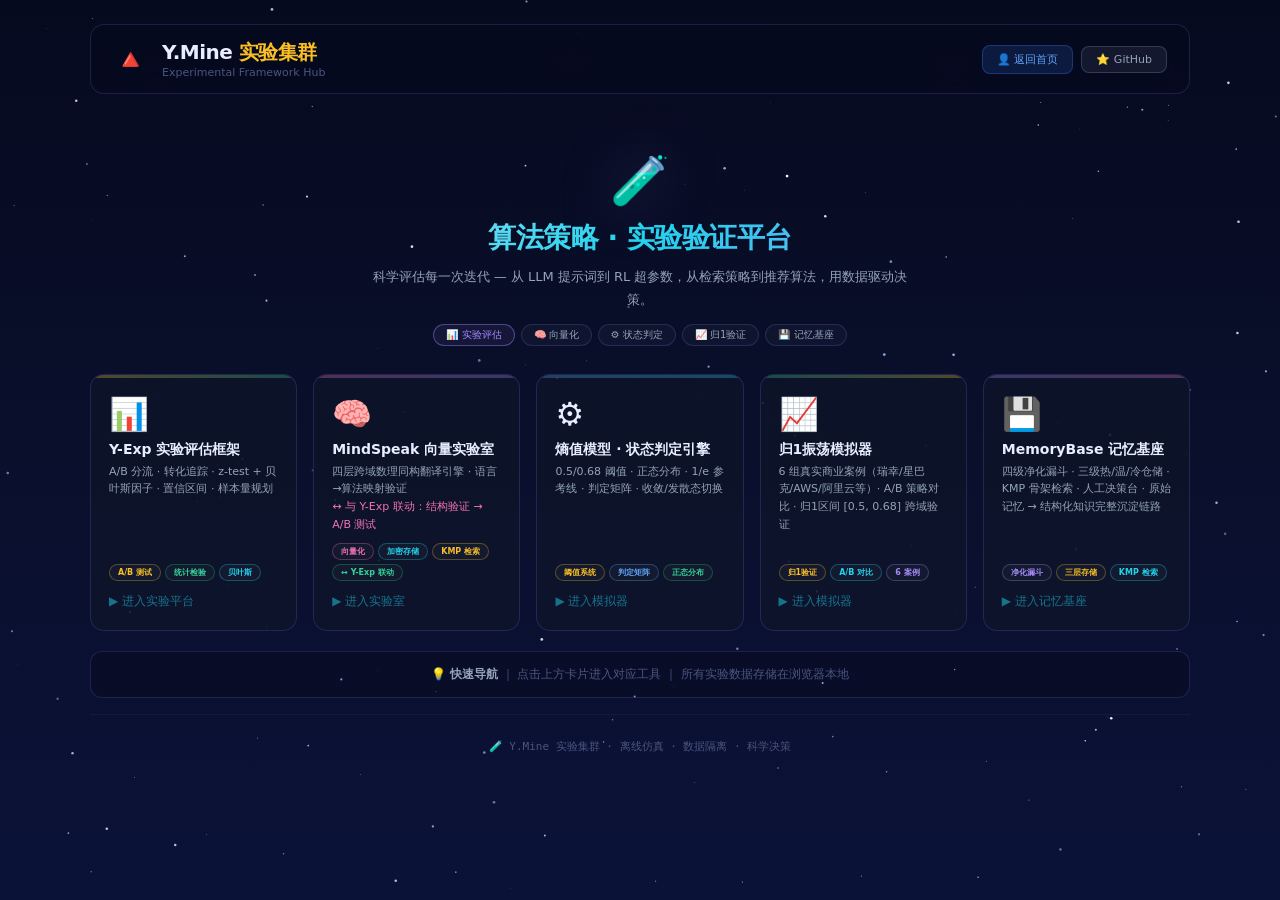
==== commit 786c22c5: "refactor: extract shared theme.css and starfield.js, hub.html becomes redirect" ====
--- a/index.html
+++ b/index.html
@@ -4,24 +4,9 @@
     <meta charset="UTF-8" />
     <meta name="viewport" content="width=device-width, initial-scale=1.0" />
     <title>Y.Mine · 实验集群总控台</title>
+    <link rel="stylesheet" href="src/theme.css" />
     <link rel="icon" href="data:image/svg+xml,<svg xmlns=%22http://www.w3.org/2000/svg%22 viewBox=%220 0 100 100%22><text y=%22.9em%22 font-size=%2290%22>🔺</text></svg>" />
     <style>
-        :root {
-            --bg-deep: #060a1f;
-            --bg-mid: #0a0f2c;
-            --panel: rgba(14,20,42,0.85);
-            --border: rgba(129,140,248,0.18);
-            --accent-blue: #60a5fa;
-            --accent-cyan: #22d3ee;
-            --accent-purple: #a78bfa;
-            --accent-green: #34d399;
-            --accent-amber: #fbbf24;
-            --accent-red: #f87171;
-            --accent-pink: #f472b6;
-            --text-primary: #e8edff;
-            --text-sec: #94a3b8;
-            --text-dim: #4a5580;
-        }
         * { margin: 0; padding: 0; box-sizing: border-box; }
         body {
             font-family: 'Segoe UI', system-ui, -apple-system, sans-serif;
@@ -436,41 +421,7 @@
 
 </div>
 
-<script>
-    (function() {
-        const c = document.getElementById('stars');
-        const x = c.getContext('2d');
-        function resize() {
-            c.width = window.innerWidth;
-            c.height = window.innerHeight;
-        }
-        resize();
-        window.addEventListener('resize', resize);
-
-        const stars = Array.from({ length: 160 }, () => ({
-            x: Math.random() * c.width,
-            y: Math.random() * c.height,
-            r: Math.random() * 1.2 + 0.2,
-            a: Math.random(),
-            s: Math.random() * 0.02 + 0.005,
-            c: ['#ffffff', '#c7d2fe', '#93c5fd', '#c4b5fd'][Math.floor(Math.random() * 4)]
-        }));
-
-        function draw() {
-            x.clearRect(0, 0, c.width, c.height);
-            stars.forEach(s => {
-                s.a += s.s;
-                if (s.a > 1 || s.a < 0) s.s = -s.s;
-                x.globalAlpha = Math.max(0.1, s.a);
-                x.fillStyle = s.c;
-                x.beginPath();
-                x.arc(s.x, s.y, s.r, 0, Math.PI * 2);
-                x.fill();
-            });
-            requestAnimationFrame(draw);
-        }
-        draw();
-    })();
-</script>
+<script src="src/starfield.js"></script>
+<script>Starfield.mount("#stars", { count: 160, radiusMax: 1.4 });</script>
 </body>
 </html>
--- a/src/theme.css
+++ b/src/theme.css
@@ -0,0 +1,37 @@
+/* ============================================================
+ * Y.Mine Validation Hub · 统一设计令牌 (Design Tokens)
+ * ------------------------------------------------------------
+ * 全站唯一配色来源。此前 13 个变量在 7 个 HTML 里各定义一遍
+ * （98 处重复），改一次主题要动 7 个文件。现在改这里即可全局生效。
+ *
+ * 用法：<link rel="stylesheet" href="src/theme.css">
+ *       子目录页面用 href="../src/theme.css"
+ * ============================================================ */
+
+:root {
+    /* ---- 背景层 ---- */
+    --bg-deep: #060a1f;
+    --bg-mid: #0a0f2c;
+    --panel: rgba(14,20,42,0.85);
+    --bg-panel: rgba(14,20,42,0.85);   /* MemoryBase 用的别名，值同 --panel */
+    --border: rgba(129,140,248,0.18);
+
+    /* ---- 强调色 ---- */
+    --accent-blue: #60a5fa;
+    --accent-cyan: #22d3ee;
+    --accent-purple: #a78bfa;
+    --accent-green: #34d399;
+    --accent-amber: #fbbf24;
+    --accent-red: #f87171;
+    --accent-pink: #f472b6;
+
+    /* ---- 文本 ---- */
+    --text-primary: #e8edff;
+    --text-sec: #94a3b8;
+    --text-dim: #4a5580;
+
+    /* ---- 决策阈值（语义令牌，供图表与阈值线复用） ---- */
+    --steady: 0.50;      /* 稳态 */
+    --breakeven: 0.48;   /* 盈亏平衡 */
+    --fuse: 0.68;        /* 熔断阈值 */
+}
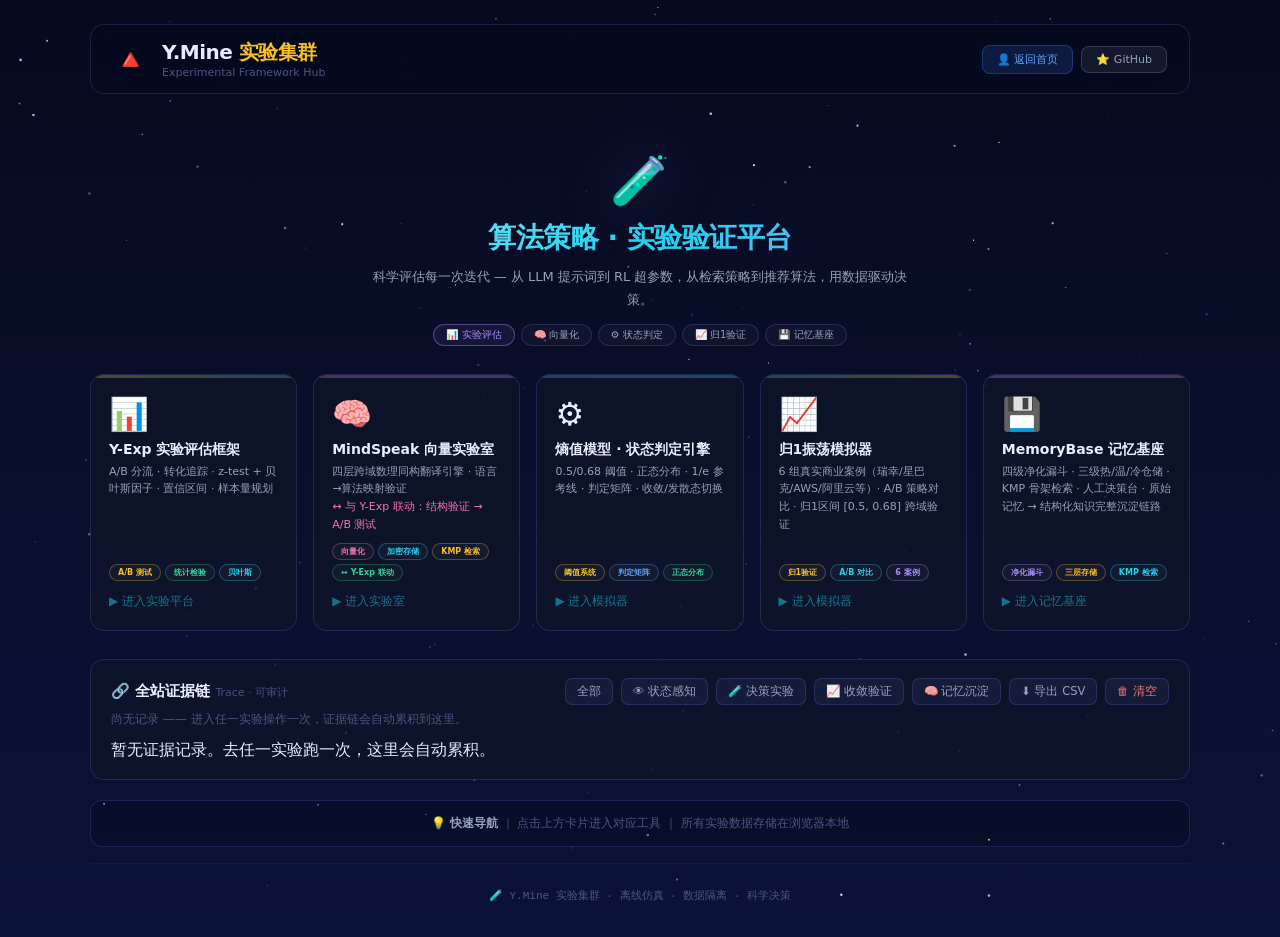
==== commit 3a565580: "feat: add unified trace bus and extract shared theme/starfield modules" ====
--- a/index.html
+++ b/index.html
@@ -303,6 +303,18 @@
             text-decoration: underline;
         }
     </style>
+
+    <style>
+        .trace-btn {
+            padding: 5px 11px; font-size: 11.5px; cursor: pointer;
+            background: rgba(129,140,248,0.08); color: var(--text-sec);
+            border: 1px solid var(--border); border-radius: 7px;
+            font-family: inherit; transition: all .15s;
+        }
+        .trace-btn:hover { background: rgba(129,140,248,0.18); color: var(--text-primary); }
+        .trace-btn.on { background: rgba(129,140,248,0.28); color: var(--text-primary); border-color: var(--accent-purple); }
+        .trace-hint { color: var(--text-dim); font-size: 12.5px; padding: 14px; text-align: center; }
+    </style>
 </head>
 <body>
 <canvas id="stars"></canvas>
@@ -409,6 +421,27 @@
 
     </div>
 
+
+    <!-- ===== 统一证据链面板 ===== -->
+    <div style="margin-top: 28px; padding: 18px 20px; background: var(--panel); border: 1px solid var(--border); border-radius: 14px;">
+        <div style="display: flex; align-items: center; justify-content: space-between; flex-wrap: wrap; gap: 10px; margin-bottom: 6px;">
+            <h3 style="font-size: 15px; color: var(--text-primary); margin: 0;">
+                🔗 全站证据链 <span style="font-size: 11px; color: var(--text-dim); font-weight: 400;">Trace · 可审计</span>
+            </h3>
+            <div style="display: flex; gap: 8px; flex-wrap: wrap;">
+                <button onclick="TraceUI.filter('')" id="tfAll" class="trace-btn">全部</button>
+                <button onclick="TraceUI.filter('perceive')" class="trace-btn">👁 状态感知</button>
+                <button onclick="TraceUI.filter('experiment')" class="trace-btn">🧪 决策实验</button>
+                <button onclick="TraceUI.filter('converge')" class="trace-btn">📈 收敛验证</button>
+                <button onclick="TraceUI.filter('memory')" class="trace-btn">🧠 记忆沉淀</button>
+                <button onclick="TraceUI.exportCSV()" class="trace-btn">⬇ 导出 CSV</button>
+                <button onclick="TraceUI.clear()" class="trace-btn" style="color: var(--accent-red);">🗑 清空</button>
+            </div>
+        </div>
+        <div id="traceStats" style="font-size: 12px; color: var(--text-dim); margin-bottom: 12px;"></div>
+        <div id="traceHost" style="max-height: 320px; overflow-y: auto;"></div>
+    </div>
+
     <div style="margin-top: 20px; padding: 14px 18px; background: rgba(0,0,0,0.2); border-radius: 12px; border: 1px solid var(--border); text-align: center; font-size: 12px; color: var(--text-dim);">
         💡 <b style="color: var(--text-sec);">快速导航</b> ｜ 
         点击上方卡片进入对应工具 ｜
@@ -421,7 +454,63 @@
 
 </div>
 
+<script src="src/trace.js"></script>
 <script src="src/starfield.js"></script>
 <script>Starfield.mount("#stars", { count: 160, radiusMax: 1.4 });</script>
+
+<script>
+/* ---- 总控台证据链 UI ---- */
+var TraceUI = (function () {
+    var cur = '';
+    function render() {
+        var host = document.getElementById('traceHost');
+        var statsEl = document.getElementById('traceStats');
+        if (!host || typeof YTrace === 'undefined') return;
+        YTrace.renderPanel(host, { stage: cur || undefined, limit: 60 });
+        var st = YTrace.stats();
+        if (!st.total) {
+            statsEl.innerHTML = '尚无记录 —— 进入任一实验操作一次，证据链会自动累积到这里。';
+            return;
+        }
+        var span = '';
+        if (st.first && st.last && st.total > 1) {
+            var mins = Math.round((st.last.ts - st.first.ts) / 60000);
+            span = ' · 跨度 ' + (mins < 1 ? '<1' : mins) + ' 分钟';
+        }
+        var parts = [];
+        ['perceive','experiment','converge','memory'].forEach(function (k) {
+            var n = st.byStage[k];
+            if (n) parts.push('<span style="color:' + YTrace.STAGES[k].color + '">' +
+                              YTrace.STAGES[k].icon + ' ' + YTrace.STAGES[k].label + ' ' + n + '</span>');
+        });
+        statsEl.innerHTML = '共 <b style="color:var(--text-primary)">' + st.total + '</b> 条记录' + span +
+                            ' · 其中 <b style="color:var(--accent-amber)">' + st.verdicts + '</b> 条带结论' +
+                            (parts.length ? ' ｜ ' + parts.join(' · ') : '');
+    }
+    function filter(stage) {
+        cur = stage;
+        document.querySelectorAll('.trace-btn').forEach(function (b) {
+            b.classList.toggle('on', b.textContent.indexOf(
+                !stage ? '全部' : YTrace.STAGES[stage].label) > -1);
+        });
+        render();
+    }
+    function exportCSV() {
+        if (typeof YTrace === 'undefined') return;
+        var csv = YTrace.exportData('csv');
+        var blob = new Blob(['\ufeff' + csv], { type: 'text/csv;charset=utf-8' });  /* BOM 防 Excel 乱码 */
+        var a = document.createElement('a');
+        a.href = URL.createObjectURL(blob);
+        a.download = 'ytrace_' + new Date().toISOString().slice(0, 19).replace(/[:T]/g, '-') + '.csv';
+        a.click();
+    }
+    function clear() {
+        if (!confirm('确定清空全部证据链记录？此操作不可恢复。')) return;
+        YTrace.clear(); render();
+    }
+    return { render: render, filter: filter, exportCSV: exportCSV, clear: clear };
+})();
+document.addEventListener('DOMContentLoaded', function () { TraceUI.render(); });
+</script>
 </body>
 </html>
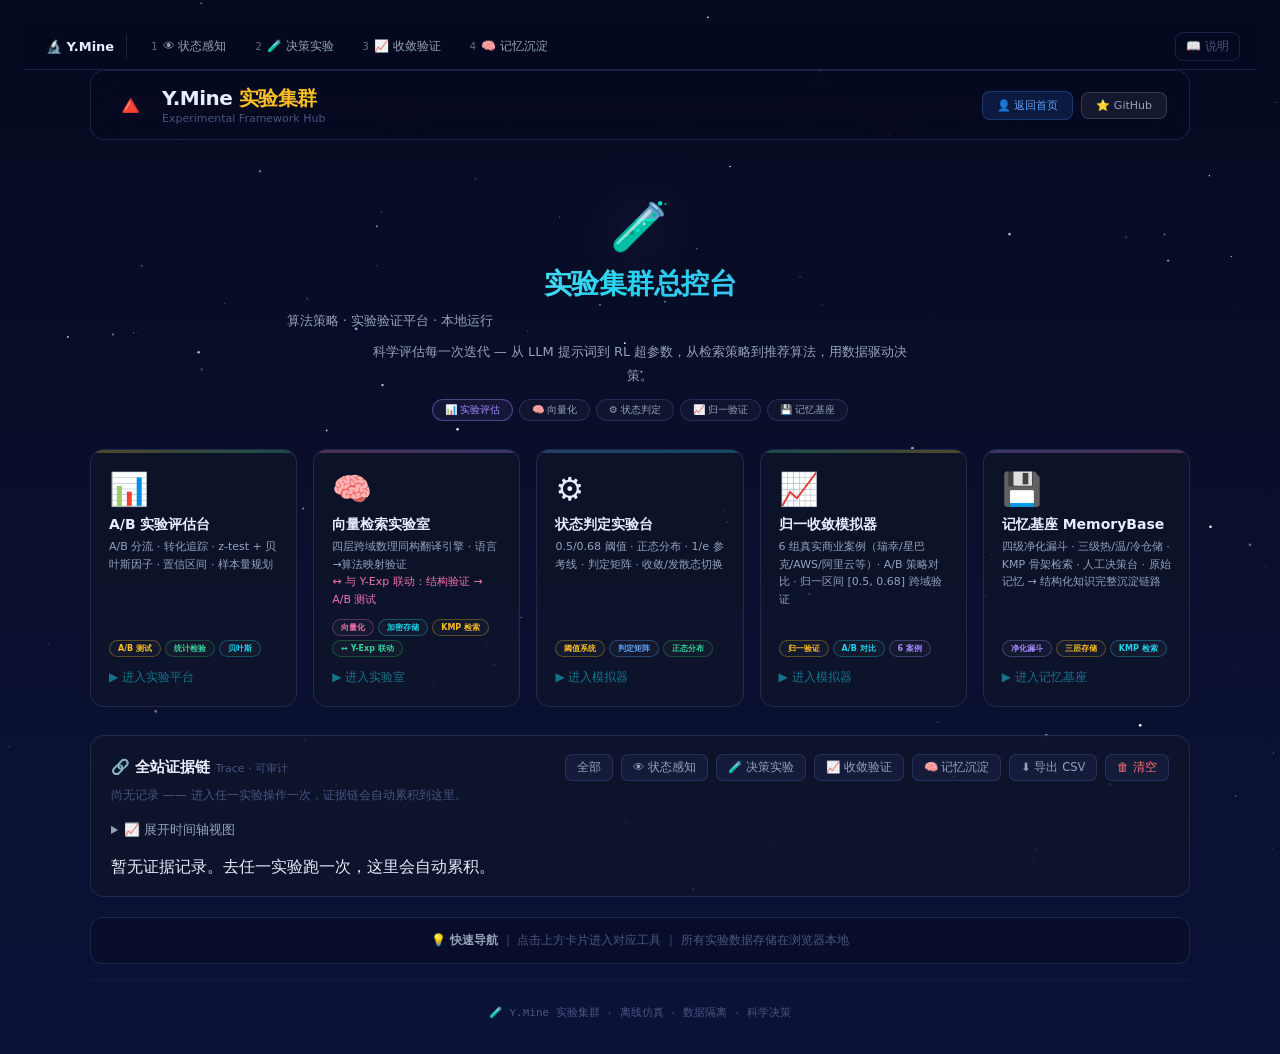
==== commit 4d7170de: "feat: add stats core, workbench shell, manual, viz and optional LLM layer - fix p-value bug in norma" ====
--- a/index.html
+++ b/index.html
@@ -3,7 +3,8 @@
 <head>
     <meta charset="UTF-8" />
     <meta name="viewport" content="width=device-width, initial-scale=1.0" />
-    <title>Y.Mine · 实验集群总控台</title>
+    <title>Y.Mine · 实验集群总控台 —— 算法策略实验验证平台</title>
+    <script src="src/shell.js"></script>
     <link rel="stylesheet" href="src/theme.css" />
     <link rel="icon" href="data:image/svg+xml,<svg xmlns=%22http://www.w3.org/2000/svg%22 viewBox=%220 0 100 100%22><text y=%22.9em%22 font-size=%2290%22>🔺</text></svg>" />
     <style>
@@ -337,13 +338,14 @@
 
     <div class="hero">
         <div class="icon">🧪</div>
-        <h1>算法策略 · 实验验证平台</h1>
+        <h1>实验集群总控台</h1>
+        <p style="color:var(--text-sec);font-size:13px;margin:6px 0 0">算法策略 · 实验验证平台 · 本地运行</p>
         <p>科学评估每一次迭代 — 从 LLM 提示词到 RL 超参数，从检索策略到推荐算法，用数据驱动决策。</p>
         <div class="badge-group">
             <span class="badge-pill active">📊 实验评估</span>
             <span class="badge-pill">🧠 向量化</span>
             <span class="badge-pill">⚙️ 状态判定</span>
-            <span class="badge-pill">📈 归1验证</span>
+            <span class="badge-pill">📈 归一验证</span>
             <span class="badge-pill">💾 记忆基座</span>
         </div>
     </div>
@@ -353,7 +355,7 @@
         <!-- 卡片 1：Y-Exp -->
         <a href="ab-test.html" class="card card-ab">
             <div class="card-icon">📊</div>
-            <div class="card-title">Y-Exp 实验评估框架</div>
+            <div class="card-title">A/B 实验评估台</div>
             <div class="card-desc">A/B 分流 · 转化追踪 · z-test + 贝叶斯因子 · 置信区间 · 样本量规划</div>
             <div class="card-tags">
                 <span class="card-tag amber">A/B 测试</span>
@@ -366,7 +368,7 @@
         <!-- ★★★ 卡片 2：MindSpeak 向量实验室 ★★★ -->
         <a href="ms-lab.html" class="card card-ms">
             <div class="card-icon">🧠</div>
-            <div class="card-title">MindSpeak 向量实验室</div>
+            <div class="card-title">向量检索实验室</div>
             <div class="card-desc">
                 四层跨域数理同构翻译引擎 · 语言→算法映射验证<br/>
                 <span style="color:var(--accent-pink);">↔ 与 Y-Exp 联动：结构验证 → A/B 测试</span>
@@ -383,7 +385,7 @@
         <!-- 卡片 3：熵值模型 -->
         <a href="entropy-model.html" class="card card-entropy">
             <div class="card-icon">⚙️</div>
-            <div class="card-title">熵值模型 · 状态判定引擎</div>
+            <div class="card-title">状态判定实验台</div>
             <div class="card-desc">0.5/0.68 阈值 · 正态分布 · 1/e 参考线 · 判定矩阵 · 收敛/发散态切换</div>
             <div class="card-tags">
                 <span class="card-tag amber">阈值系统</span>
@@ -393,13 +395,13 @@
             <div class="card-arrow">▶ 进入模拟器</div>
         </a>
 
-        <!-- 卡片 4：归1振荡模拟器 -->
+        <!-- 卡片 4：归一收敛模拟器 -->
         <a href="oscillator.html" class="card card-oscillator">
             <div class="card-icon">📈</div>
-            <div class="card-title">归1振荡模拟器</div>
-            <div class="card-desc">6 组真实商业案例（瑞幸/星巴克/AWS/阿里云等）· A/B 策略对比 · 归1区间 [0.5, 0.68] 跨域验证</div>
+            <div class="card-title">归一收敛模拟器</div>
+            <div class="card-desc">6 组真实商业案例（瑞幸/星巴克/AWS/阿里云等）· A/B 策略对比 · 归一区间 [0.5, 0.68] 跨域验证</div>
             <div class="card-tags">
-                <span class="card-tag amber">归1验证</span>
+                <span class="card-tag amber">归一验证</span>
                 <span class="card-tag cyan">A/B 对比</span>
                 <span class="card-tag purple">6 案例</span>
             </div>
@@ -409,7 +411,7 @@
         <!-- 卡片 5：MemoryBase -->
         <a href="MemoryBase/index.html" class="card card-memory">
             <div class="card-icon">💾</div>
-            <div class="card-title">MemoryBase 记忆基座</div>
+            <div class="card-title">记忆基座 MemoryBase</div>
             <div class="card-desc">四级净化漏斗 · 三级热/温/冷仓储 · KMP 骨架检索 · 人工决策台 · 原始记忆 → 结构化知识完整沉淀链路</div>
             <div class="card-tags">
                 <span class="card-tag purple">净化漏斗</span>
@@ -439,6 +441,18 @@
             </div>
         </div>
         <div id="traceStats" style="font-size: 12px; color: var(--text-dim); margin-bottom: 12px;"></div>
+
+        <!-- 四阶段证据分布（手写 SVG，零依赖） -->
+        <div id="stageFlowHost" style="margin-bottom: 6px;"></div>
+
+        <!-- 证据链时间轴 -->
+        <details style="margin-bottom: 12px;">
+            <summary style="cursor: pointer; font-size: 12.5px; color: var(--text-sec); padding: 6px 0;">
+                📈 展开时间轴视图
+            </summary>
+            <div id="timelineHost" style="margin-top: 10px;"></div>
+        </details>
+
         <div id="traceHost" style="max-height: 320px; overflow-y: auto;"></div>
     </div>
 
@@ -455,6 +469,7 @@
 </div>
 
 <script src="src/trace.js"></script>
+<script src="src/viz.js"></script>
 <script src="src/starfield.js"></script>
 <script>Starfield.mount("#stars", { count: 160, radiusMax: 1.4 });</script>
 
@@ -468,6 +483,19 @@
         if (!host || typeof YTrace === 'undefined') return;
         YTrace.renderPanel(host, { stage: cur || undefined, limit: 60 });
         var st = YTrace.stats();
+
+        /* 渲染四阶段分布图与时间轴（手写 SVG，无外部依赖） */
+        try {
+            if (typeof YViz !== 'undefined' && st.total) {
+                var fh = document.getElementById('stageFlowHost');
+                var th = document.getElementById('timelineHost');
+                if (fh) YViz.stageFlow(fh, st);
+                if (th) YViz.traceTimeline(th, YTrace.query({ stage: cur || undefined, limit: 40 }));
+            } else {
+                var fh2 = document.getElementById('stageFlowHost');
+                if (fh2) fh2.innerHTML = '';
+            }
+        } catch (e) { /* 图表失败不影响文字列表 */ }
         if (!st.total) {
             statsEl.innerHTML = '尚无记录 —— 进入任一实验操作一次，证据链会自动累积到这里。';
             return;
